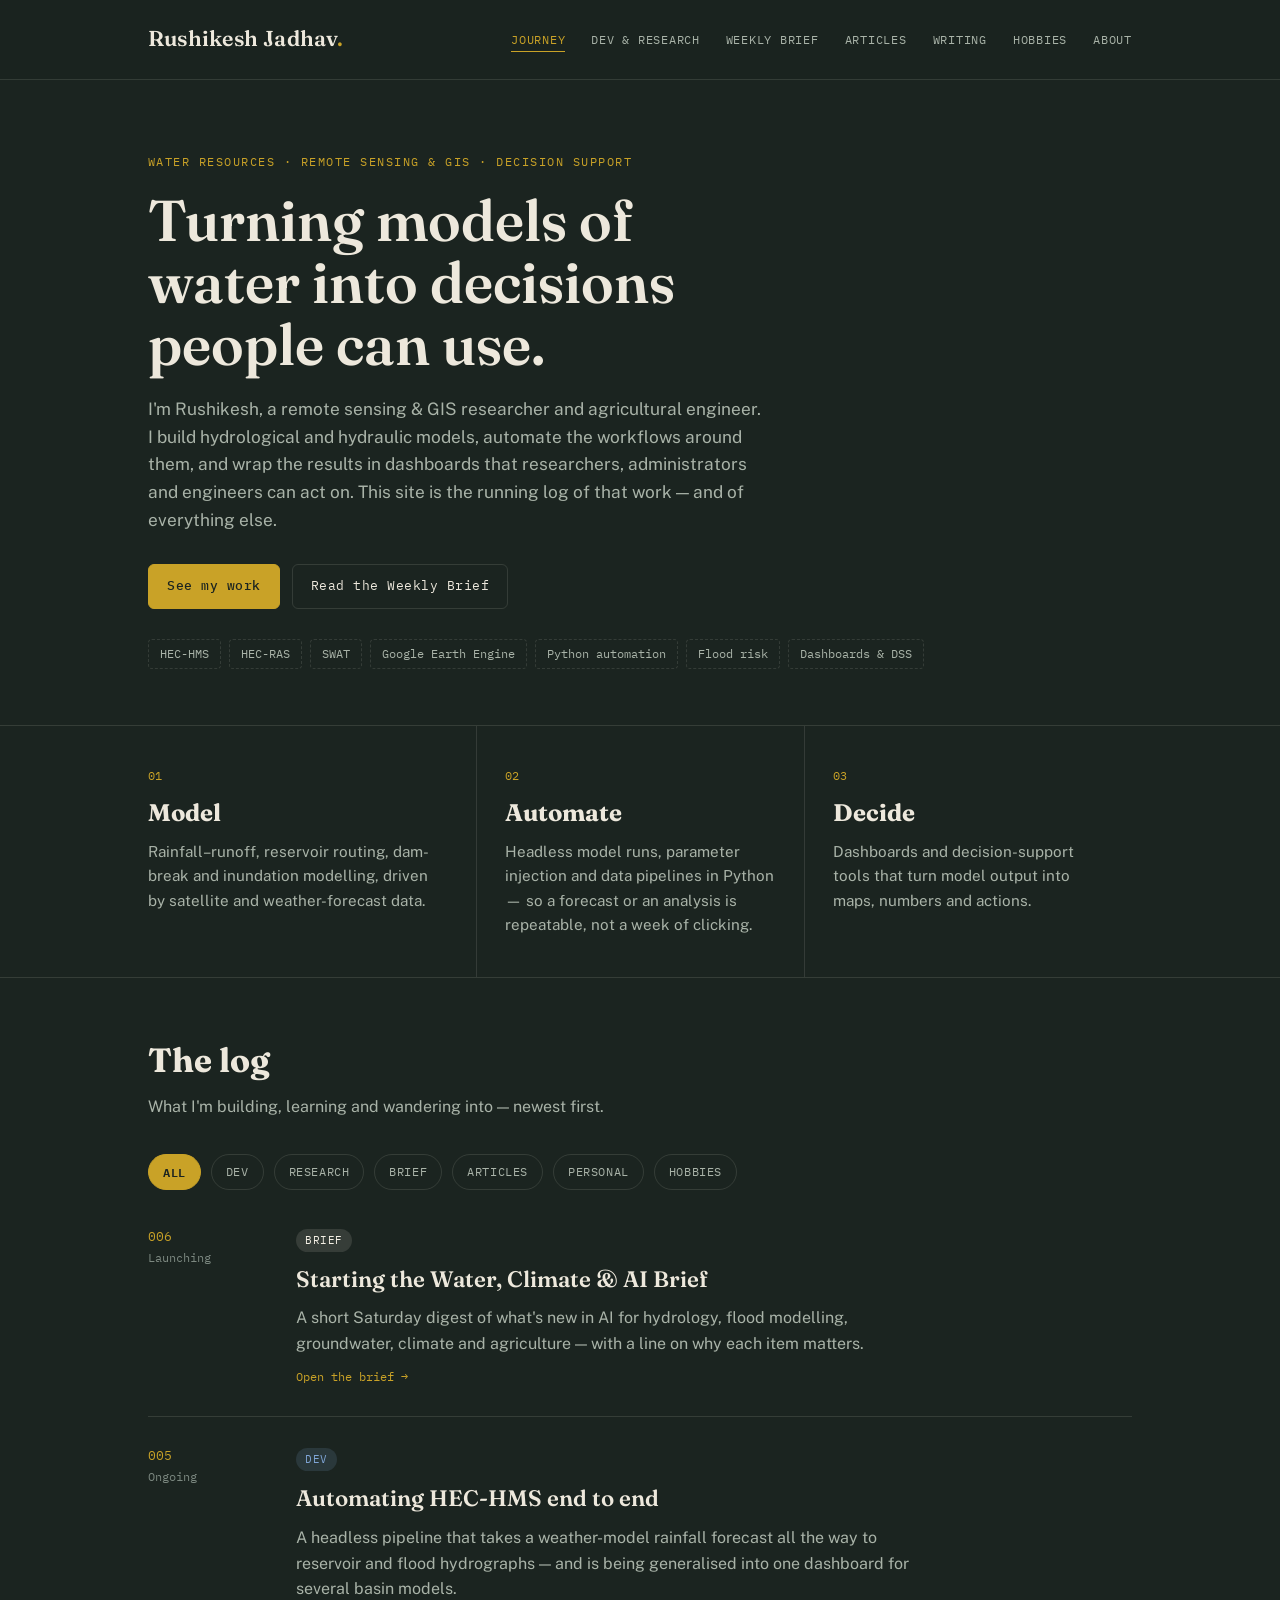
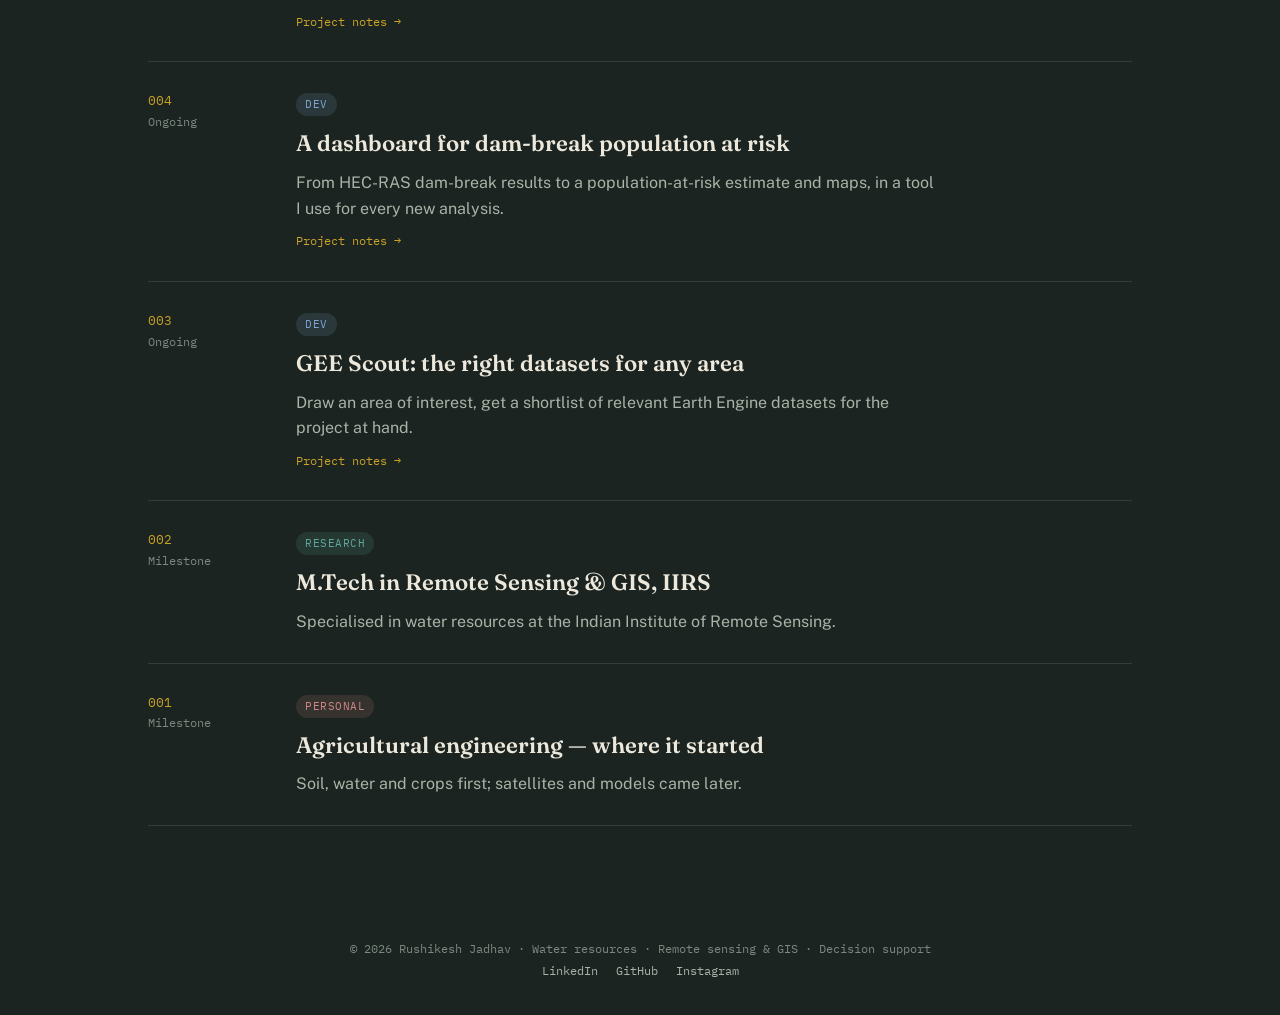
==== index.html @ 1e8ca892 "Rebuild site as water-resources portfolio - Home: intro, focus areas, real log entries - Dev & Resea" ====
<!DOCTYPE html>
<html lang="en">
<head>
<meta charset="UTF-8">
<meta name="viewport" content="width=device-width, initial-scale=1.0">
<title>Rushikesh Jadhav — The Journey Log</title>
<meta name="description" content="Rushikesh Jadhav — remote sensing & GIS researcher in water resources. Hydrological & hydraulic modelling, flood risk, automation and decision-support dashboards.">
<meta name="author" content="Rushikesh Jadhav">
<link rel="canonical" href="https://jrushi29.github.io/">
<!-- Link preview (LinkedIn / WhatsApp / X). Add images/og-cover.png (1200x630) for a picture preview. -->
<meta property="og:type" content="website">
<meta property="og:title" content="Rushikesh Jadhav — The Journey Log">
<meta property="og:description" content="Rushikesh Jadhav — remote sensing & GIS researcher in water resources. Hydrological & hydraulic modelling, flood risk, automation and decision-support dashboards.">
<meta property="og:url" content="https://jrushi29.github.io/">
<meta property="og:image" content="https://jrushi29.github.io/images/og-cover.png">
<meta name="twitter:card" content="summary_large_image">
<link rel="icon" href="images/favicon.svg" type="image/svg+xml">
<link rel="preconnect" href="https://fonts.googleapis.com">
<link rel="preconnect" href="https://fonts.gstatic.com" crossorigin>
<link href="https://fonts.googleapis.com/css2?family=Fraunces:opsz,wght@9..144,500;9..144,600;9..144,700&family=Public+Sans:wght@400;500;600&family=IBM+Plex+Mono:wght@400;500&display=swap" rel="stylesheet">
<link rel="stylesheet" href="css/style.css">
</head>
<body>
<a class="skip" href="#main">Skip to content</a>
<header class="site-header">
  <div class="wrap">
    <a href="index.html" class="brand">Rushikesh Jadhav<span>.</span></a>
    <button class="nav-toggle" aria-label="Toggle menu" aria-expanded="false">Menu</button>
    <nav class="main-nav">
      <ul>
        <li><a href="index.html" class="active">Journey</a></li>
        <li><a href="dev-research.html">Dev &amp; Research</a></li>
        <li><a href="brief.html">Weekly Brief</a></li>
        <li><a href="articles.html">Articles</a></li>
        <li><a href="writing.html">Writing</a></li>
        <li><a href="hobbies.html">Hobbies</a></li>
        <li><a href="about.html">About</a></li>
      </ul>
    </nav>
  </div>
</header>

<main id="main">

<section class="hero">
  <div class="wrap">
    <p class="kicker">Water resources &middot; Remote sensing &amp; GIS &middot; Decision support</p>
    <h1>Turning models of water into decisions people can use.</h1>
    <p class="lede">I'm Rushikesh, a remote sensing &amp; GIS researcher and agricultural engineer. I build hydrological
      and hydraulic models, automate the workflows around them, and wrap the results in dashboards that
      researchers, administrators and engineers can act on. This site is the running log of that work &mdash;
      and of everything else.</p>
    <div class="hero-actions">
      <a class="btn primary" href="dev-research.html">See my work</a>
      <a class="btn" href="brief.html">Read the Weekly Brief</a>
    </div>
    <ul class="focus-chips" aria-label="Areas of focus">
      <li>HEC-HMS</li><li>HEC-RAS</li><li>SWAT</li><li>Google Earth Engine</li>
      <li>Python automation</li><li>Flood risk</li><li>Dashboards &amp; DSS</li>
    </ul>
  </div>
</section>

<section class="pillars">
  <div class="wrap pillar-grid">
    <div class="pillar">
      <span class="pillar-num">01</span>
      <h2>Model</h2>
      <p>Rainfall&ndash;runoff, reservoir routing, dam-break and inundation modelling, driven by satellite and
        weather-forecast data.</p>
    </div>
    <div class="pillar">
      <span class="pillar-num">02</span>
      <h2>Automate</h2>
      <p>Headless model runs, parameter injection and data pipelines in Python &mdash; so a forecast or an
        analysis is repeatable, not a week of clicking.</p>
    </div>
    <div class="pillar">
      <span class="pillar-num">03</span>
      <h2>Decide</h2>
      <p>Dashboards and decision-support tools that turn model output into maps, numbers and actions.</p>
    </div>
  </div>
</section>

<section class="log-section">
  <div class="wrap">
    <div class="section-head">
      <h2>The log</h2>
      <p>What I'm building, learning and wandering into &mdash; newest first.</p>
    </div>
    <div class="filters" role="group" aria-label="Filter entries">
      <button class="active" data-filter="all">All</button>
      <button data-filter="dev">Dev</button>
      <button data-filter="research">Research</button>
      <button data-filter="brief">Brief</button>
      <button data-filter="articles">Articles</button>
      <button data-filter="personal">Personal</button>
      <button data-filter="hobbies">Hobbies</button>
    </div>

    <div class="log">
      <!-- EDIT: each <article> is one entry. Copy a block to add a new one (newest on top).
           data-category must be one of: dev, research, brief, articles, personal, hobbies.
           Replace "Ongoing" with a date like 2026.11.07 when you log a dated entry. -->

      <article class="entry" data-category="brief">
        <div class="meta"><span class="num">006</span>Launching</div>
        <div>
          <span class="tag brief">Brief</span>
          <h3><a href="brief.html">Starting the Water, Climate &amp; AI Brief</a></h3>
          <p>A short Saturday digest of what's new in AI for hydrology, flood modelling, groundwater, climate and
            agriculture &mdash; with a line on why each item matters.</p>
          <a class="read-more" href="brief.html">Open the brief &rarr;</a>
        </div>
      </article>

      <article class="entry" data-category="dev">
        <div class="meta"><span class="num">005</span>Ongoing</div>
        <div>
          <span class="tag dev">Dev</span>
          <h3><a href="dev-research.html#hms">Automating HEC-HMS end to end</a></h3>
          <p>A headless pipeline that takes a weather-model rainfall forecast all the way to reservoir and flood
            hydrographs &mdash; and is being generalised into one dashboard for several basin models.</p>
          <a class="read-more" href="dev-research.html#hms">Project notes &rarr;</a>
        </div>
      </article>

      <article class="entry" data-category="dev">
        <div class="meta"><span class="num">004</span>Ongoing</div>
        <div>
          <span class="tag dev">Dev</span>
          <h3><a href="dev-research.html#par">A dashboard for dam-break population at risk</a></h3>
          <p>From HEC-RAS dam-break results to a population-at-risk estimate and maps, in a tool I use for
            every new analysis.</p>
          <a class="read-more" href="dev-research.html#par">Project notes &rarr;</a>
        </div>
      </article>

      <article class="entry" data-category="dev">
        <div class="meta"><span class="num">003</span>Ongoing</div>
        <div>
          <span class="tag dev">Dev</span>
          <h3><a href="dev-research.html#gee">GEE Scout: the right datasets for any area</a></h3>
          <p>Draw an area of interest, get a shortlist of relevant Earth Engine datasets for the project at hand.</p>
          <a class="read-more" href="dev-research.html#gee">Project notes &rarr;</a>
        </div>
      </article>

      <article class="entry" data-category="research">
        <div class="meta"><span class="num">002</span><!-- EDIT: year -->Milestone</div>
        <div>
          <span class="tag research">Research</span>
          <h3>M.Tech in Remote Sensing &amp; GIS, IIRS</h3>
          <p>Specialised in water resources at the Indian Institute of Remote Sensing. <!-- EDIT: thesis topic, one line --></p>
        </div>
      </article>

      <article class="entry" data-category="personal">
        <div class="meta"><span class="num">001</span><!-- EDIT: year -->Milestone</div>
        <div>
          <span class="tag personal">Personal</span>
          <h3>Agricultural engineering &mdash; where it started</h3>
          <p>Soil, water and crops first; satellites and models came later. <!-- EDIT: college / one line --></p>
        </div>
      </article>
    </div>
  </div>
</section>

</main>

<footer class="site-footer">
  <div class="wrap">
    <p>&copy; <span id="year">2026</span> Rushikesh Jadhav &middot; Water resources &middot; Remote sensing &amp; GIS &middot; Decision support</p>
    <p class="foot-links">
      <!-- EDIT: replace with your real profile links -->
      <a href="https://www.linkedin.com/in/YOUR-LINKEDIN" target="_blank" rel="noopener">LinkedIn</a>
      <a href="https://github.com/JRushi29" target="_blank" rel="noopener">GitHub</a>
      <a href="https://www.instagram.com/YOUR-INSTAGRAM" target="_blank" rel="noopener">Instagram</a>
    </p>
  </div>
</footer>
<script src="js/main.js"></script>
</body>
</html>
---- css/style.css ----
/* =========================================================
   THE JOURNEY LOG — design tokens
   Edit the values below to change the whole site's look.
   ========================================================= */
:root {
  --bg: #1B2420;
  --bg-alt: #232E29;
  --bg-card: #202B26;
  --paper: #F3EFE4;
  --ink: #EDE8DC;
  --ink-soft: #A9B3A8;
  --ink-faint: #7C8880;
  --gold: #C9A227;
  --blue: #7FA5D6;
  --teal: #5FA79A;
  --rose: #D08689;
  --sand: #E0AD6B;
  --line: rgba(237, 232, 220, 0.12);

  --font-display: "Fraunces", Georgia, serif;
  --font-body: "Public Sans", -apple-system, BlinkMacSystemFont, sans-serif;
  --font-mono: "IBM Plex Mono", "Courier New", monospace;

  --max-width: 1040px;
}

* { box-sizing: border-box; }

html { scroll-behavior: smooth; }

body {
  margin: 0;
  background: var(--bg);
  color: var(--ink);
  font-family: var(--font-body);
  font-size: 16px;
  line-height: 1.6;
  -webkit-font-smoothing: antialiased;
}

a { color: inherit; }

img { max-width: 100%; display: block; }

.wrap {
  max-width: var(--max-width);
  margin: 0 auto;
  padding: 0 28px;
}

/* ---------- Header / nav ---------- */
.site-header {
  border-bottom: 1px solid var(--line);
  padding: 22px 0;
  position: sticky;
  top: 0;
  background: rgba(27, 36, 32, 0.92);
  backdrop-filter: blur(6px);
  z-index: 50;
}

.site-header .wrap {
  display: flex;
  align-items: center;
  justify-content: space-between;
  gap: 24px;
}

.brand {
  font-family: var(--font-display);
  font-size: 1.35rem;
  font-weight: 600;
  letter-spacing: 0.01em;
  text-decoration: none;
  color: var(--ink);
}

.brand span { color: var(--gold); }

nav.main-nav ul {
  list-style: none;
  display: flex;
  gap: 26px;
  margin: 0;
  padding: 0;
}

nav.main-nav a {
  text-decoration: none;
  font-family: var(--font-mono);
  font-size: 0.78rem;
  letter-spacing: 0.06em;
  text-transform: uppercase;
  color: var(--ink-soft);
  padding-bottom: 4px;
  border-bottom: 1px solid transparent;
  transition: color 0.15s ease, border-color 0.15s ease;
}

nav.main-nav a:hover,
nav.main-nav a.active {
  color: var(--gold);
  border-color: var(--gold);
}

.nav-toggle {
  display: none;
  background: none;
  border: 1px solid var(--line);
  color: var(--ink);
  font-family: var(--font-mono);
  font-size: 0.85rem;
  padding: 8px 12px;
  border-radius: 4px;
  cursor: pointer;
}

/* ---------- Hero ---------- */
.hero {
  padding: 72px 0 56px;
  border-bottom: 1px solid var(--line);
}

.hero .kicker {
  font-family: var(--font-mono);
  font-size: 0.78rem;
  letter-spacing: 0.12em;
  text-transform: uppercase;
  color: var(--gold);
  margin: 0 0 18px;
}

.hero h1 {
  font-family: var(--font-display);
  font-size: clamp(2.4rem, 5vw, 3.6rem);
  line-height: 1.08;
  font-weight: 600;
  margin: 0 0 20px;
  max-width: 16ch;
}

.hero p.lede {
  font-size: 1.08rem;
  color: var(--ink-soft);
  max-width: 56ch;
  margin: 0;
}

/* ---------- Category filter pills ---------- */
.filters {
  display: flex;
  flex-wrap: wrap;
  gap: 10px;
  margin: 34px 0 0;
}

.filters button {
  font-family: var(--font-mono);
  font-size: 0.74rem;
  letter-spacing: 0.05em;
  text-transform: uppercase;
  background: transparent;
  border: 1px solid var(--line);
  color: var(--ink-soft);
  padding: 7px 14px;
  border-radius: 999px;
  cursor: pointer;
  transition: all 0.15s ease;
}

.filters button:hover { border-color: var(--gold); color: var(--ink); }

.filters button.active {
  background: var(--gold);
  border-color: var(--gold);
  color: #1B2420;
  font-weight: 600;
}

/* ---------- Log feed ---------- */
.log {
  padding: 48px 0 80px;
}

.entry {
  display: grid;
  grid-template-columns: 120px 1fr;
  gap: 28px;
  padding: 28px 0;
  border-bottom: 1px solid var(--line);
}

.entry:first-child { padding-top: 0; }

.entry .meta {
  font-family: var(--font-mono);
  font-size: 0.72rem;
  color: var(--ink-faint);
  line-height: 1.7;
}

.entry .meta .num { color: var(--gold); display: block; font-size: 0.8rem; }

.tag {
  display: inline-block;
  font-family: var(--font-mono);
  font-size: 0.66rem;
  letter-spacing: 0.05em;
  text-transform: uppercase;
  padding: 3px 9px;
  border-radius: 999px;
  margin-bottom: 10px;
}

.tag.dev { background: rgba(127,165,214,0.15); color: var(--blue); }
.tag.research { background: rgba(95,167,154,0.15); color: var(--teal); }
.tag.articles { background: rgba(201,162,39,0.15); color: var(--gold); }
.tag.personal { background: rgba(208,134,137,0.15); color: var(--rose); }
.tag.hobbies { background: rgba(224,173,107,0.15); color: var(--sand); }
.tag.brief { background: rgba(243,239,228,0.12); color: var(--paper); }

.entry h2, .entry h3 {
  font-family: var(--font-display);
  font-weight: 600;
  margin: 0 0 8px;
  font-size: 1.4rem;
}

.entry h2 a, .entry h3 a { text-decoration: none; color: var(--ink); }
.entry h2 a:hover, .entry h3 a:hover { color: var(--gold); }

.entry p { margin: 0; color: var(--ink-soft); max-width: 64ch; }

.entry .read-more {
  display: inline-block;
  margin-top: 10px;
  font-family: var(--font-mono);
  font-size: 0.75rem;
  color: var(--gold);
  text-decoration: none;
}

/* ---------- Page header (category pages) ---------- */
.page-head {
  padding: 56px 0 40px;
  border-bottom: 1px solid var(--line);
}

.page-head .kicker {
  font-family: var(--font-mono);
  font-size: 0.78rem;
  letter-spacing: 0.12em;
  text-transform: uppercase;
  margin: 0 0 14px;
}

.page-head h1 {
  font-family: var(--font-display);
  font-size: clamp(2rem, 4vw, 2.8rem);
  margin: 0 0 14px;
}

.page-head p { color: var(--ink-soft); max-width: 62ch; margin: 0; }

/* ---------- Sub-tabs (used on Hobbies page) ---------- */
.subtabs {
  display: flex;
  gap: 4px;
  margin: 30px 0 0;
  border-bottom: 1px solid var(--line);
}

.subtabs button {
  background: none;
  border: none;
  color: var(--ink-soft);
  font-family: var(--font-mono);
  font-size: 0.78rem;
  text-transform: uppercase;
  letter-spacing: 0.05em;
  padding: 10px 18px;
  cursor: pointer;
  border-bottom: 2px solid transparent;
  margin-bottom: -1px;
}

.subtabs button.active { color: var(--gold); border-color: var(--gold); }

.subpanel { display: none; }
.subpanel.active { display: block; }

/* ---------- Cards grid (dashboards, reading list, etc) ---------- */
.card-grid {
  display: grid;
  grid-template-columns: repeat(auto-fill, minmax(280px, 1fr));
  gap: 22px;
  padding: 40px 0 70px;
}

.card {
  background: var(--bg-card);
  border: 1px solid var(--line);
  border-radius: 8px;
  padding: 22px;
}

.card .tag { margin-bottom: 12px; }

.card h3 {
  font-family: var(--font-display);
  font-size: 1.15rem;
  margin: 0 0 10px;
}

.card p { color: var(--ink-soft); font-size: 0.94rem; margin: 0 0 14px; }

.card .embed-note {
  font-family: var(--font-mono);
  font-size: 0.7rem;
  color: var(--ink-faint);
  border-top: 1px dashed var(--line);
  padding-top: 10px;
  margin-top: 10px;
}

.card a.card-link {
  font-family: var(--font-mono);
  font-size: 0.75rem;
  color: var(--gold);
  text-decoration: none;
}

/* ---------- About / footer ---------- */
.about-block {
  padding: 56px 0 70px;
  border-bottom: 1px solid var(--line);
}
.about-grid { display: grid; grid-template-columns: 1fr 1.6fr; gap: 40px; align-items: start; }
.about-block h1 { font-family: var(--font-display); font-size: clamp(2rem, 4vw, 2.6rem); margin: 0 0 18px; }
.about-block .kicker { font-family: var(--font-mono); font-size: 0.78rem; letter-spacing: 0.12em; text-transform: uppercase; margin: 0 0 14px; }
img.portrait { object-fit: cover; padding: 0 !important; }

.about-block .portrait {
  width: 100%;
  aspect-ratio: 1;
  border-radius: 8px;
  background: linear-gradient(135deg, var(--bg-card), var(--bg-alt));
  border: 1px solid var(--line);
  display: flex;
  align-items: center;
  justify-content: center;
  font-family: var(--font-mono);
  font-size: 0.75rem;
  color: var(--ink-faint);
  text-align: center;
  padding: 20px;
}

.about-block h2 {
  font-family: var(--font-display);
  font-size: 1.7rem;
  margin: 0 0 16px;
}

.about-block p { color: var(--ink-soft); margin: 0 0 14px; }

.social-links { display: flex; flex-wrap: wrap; gap: 10px; margin-top: 18px; }

.social-links a {
  font-family: var(--font-mono);
  font-size: 0.78rem;
  color: var(--gold);
  text-decoration: none;
  border: 1px solid var(--line);
  padding: 8px 14px;
  border-radius: 6px;
}

.social-links a:hover { border-color: var(--gold); }

.site-footer {
  padding: 30px 0;
  font-family: var(--font-mono);
  font-size: 0.72rem;
  color: var(--ink-faint);
  text-align: center;
}

/* ---------- Responsive ---------- */
@media (max-width: 720px) {
  nav.main-nav { display: none; }
  nav.main-nav.open { display: block; }
  .site-header .wrap { flex-wrap: wrap; }
  nav.main-nav ul { flex-direction: column; gap: 14px; width: 100%; padding-top: 16px; }
  .nav-toggle { display: block; }
  .entry { grid-template-columns: 1fr; gap: 8px; }
  .about-grid { grid-template-columns: 1fr; }
  .about-block .portrait { max-width: 200px; }
}

/* Respect reduced motion */
@media (prefers-reduced-motion: reduce) {
  html { scroll-behavior: auto; }
  * { transition: none !important; }
}

/* Keyboard focus visibility */
a:focus-visible, button:focus-visible {
  outline: 2px solid var(--gold);
  outline-offset: 2px;
}

/* =========================================================
   v2 components — hero actions, pillars, projects, roadmap,
   weekly brief (newspaper), templates
   ========================================================= */
.skip { position: absolute; left: -999px; top: 8px; background: var(--gold); color: var(--bg); padding: 8px 12px; z-index: 100; }
.skip:focus { left: 8px; }

.hero-actions { display: flex; flex-wrap: wrap; gap: 12px; margin: 30px 0 0; }
.btn {
  font-family: var(--font-mono); font-size: 0.8rem; letter-spacing: 0.04em; text-decoration: none;
  border: 1px solid var(--line); color: var(--ink); padding: 11px 18px; border-radius: 6px;
  transition: border-color .15s ease, background .15s ease;
}
.btn:hover { border-color: var(--gold); }
.btn.primary { background: var(--gold); border-color: var(--gold); color: #1B2420; font-weight: 500; }
.btn.primary:hover { background: #d8b23a; }

.focus-chips { list-style: none; display: flex; flex-wrap: wrap; gap: 8px; padding: 0; margin: 30px 0 0; }
.focus-chips li {
  font-family: var(--font-mono); font-size: 0.72rem; color: var(--ink-soft);
  border: 1px dashed var(--line); padding: 5px 11px; border-radius: 4px;
}

.pillars { border-bottom: 1px solid var(--line); }
.pillar-grid { display: grid; grid-template-columns: repeat(3, 1fr); }
.pillar { padding: 36px 28px 40px 0; }
.pillar + .pillar { padding-left: 28px; border-left: 1px solid var(--line); }
.pillar-num { font-family: var(--font-mono); font-size: 0.75rem; color: var(--gold); }
.pillar h2 { font-family: var(--font-display); font-size: 1.5rem; margin: 6px 0 8px; }
.pillar p { color: var(--ink-soft); margin: 0; font-size: 0.95rem; }

.section-head { padding: 56px 0 0; }
.section-head h2 { font-family: var(--font-display); font-size: clamp(1.6rem, 3vw, 2.1rem); margin: 0 0 6px; }
.section-head p { color: var(--ink-soft); margin: 0; }
.log-section .log { padding-top: 36px; }

.toc { display: flex; flex-wrap: wrap; gap: 8px 20px; margin-top: 26px; }
.toc a { font-family: var(--font-mono); font-size: 0.75rem; color: var(--ink-soft); text-decoration: none; border-bottom: 1px solid var(--line); padding-bottom: 2px; }
.toc a:hover { color: var(--gold); border-color: var(--gold); }

.project { border-bottom: 1px solid var(--line); scroll-margin-top: 80px; }
.project-grid { display: grid; grid-template-columns: 240px 1fr; gap: 44px; padding-top: 56px; padding-bottom: 60px; }
.project-side { position: sticky; top: 100px; align-self: start; }
.status { font-family: var(--font-mono); font-size: 0.74rem; color: var(--ink-soft); margin: 4px 0 18px; display: flex; align-items: center; gap: 8px; }
.dot { width: 8px; height: 8px; border-radius: 50%; display: inline-block; }
.dot.live { background: var(--teal); box-shadow: 0 0 0 3px rgba(95,167,154,0.2); }
.dot.build { background: var(--sand); box-shadow: 0 0 0 3px rgba(224,173,107,0.2); }
.facts { margin: 0; font-size: 0.88rem; }
.facts dt { font-family: var(--font-mono); font-size: 0.66rem; letter-spacing: 0.08em; text-transform: uppercase; color: var(--ink-faint); margin-top: 12px; }
.facts dd { margin: 2px 0 0; color: var(--ink); }
.project-body h2 { font-family: var(--font-display); font-size: clamp(1.6rem, 3vw, 2.2rem); line-height: 1.15; margin: 0 0 14px; }
.project-body h3 { font-family: var(--font-display); font-size: 1.15rem; margin: 30px 0 10px; }
.project-body p { color: var(--ink-soft); max-width: 66ch; }
.project-body p.lead { font-size: 1.06rem; color: var(--ink); }

.flow { list-style: none; counter-reset: step; display: grid; grid-template-columns: repeat(3, 1fr); gap: 10px; padding: 0; margin: 26px 0 8px; }
.flow li {
  counter-increment: step; background: var(--bg-card); border: 1px solid var(--line); border-radius: 6px;
  padding: 14px 14px 14px 44px; position: relative; font-size: 0.88rem;
}
.flow li::before {
  content: counter(step, decimal-leading-zero); position: absolute; left: 14px; top: 14px;
  font-family: var(--font-mono); font-size: 0.72rem; color: var(--gold);
}
.flow strong { display: block; font-weight: 600; }
.flow span { color: var(--ink-faint); font-size: 0.82rem; }

.ticks { list-style: none; padding: 0; margin: 0; max-width: 66ch; }
.ticks li { position: relative; padding-left: 22px; margin: 0 0 8px; color: var(--ink-soft); }
.ticks li::before { content: ""; position: absolute; left: 2px; top: 0.6em; width: 9px; height: 2px; background: var(--teal); }

.media-slot {
  margin-top: 22px; border: 1px dashed var(--line); border-radius: 8px; min-height: 160px;
  display: flex; align-items: center; justify-content: center; text-align: center; padding: 20px;
  font-family: var(--font-mono); font-size: 0.72rem; color: var(--ink-faint);
}
.video { position: relative; aspect-ratio: 16 / 9; margin-top: 16px; }
.video iframe { position: absolute; inset: 0; width: 100%; height: 100%; border: 0; border-radius: 8px; }

.timeline { list-style: none; padding: 30px 0 64px; margin: 0; position: relative; }
.timeline::before { content: ""; position: absolute; left: 70px; top: 36px; bottom: 70px; width: 1px; background: var(--line); }
.timeline li { display: grid; grid-template-columns: 70px 1fr; gap: 30px; padding: 14px 0; position: relative; }
.timeline li::after { content: ""; position: absolute; left: 66px; top: 22px; width: 9px; height: 9px; border-radius: 50%; background: var(--bg); border: 1px solid var(--ink-faint); }
.timeline li.now::after { background: var(--gold); border-color: var(--gold); }
.timeline .when { font-family: var(--font-mono); font-size: 0.72rem; text-transform: uppercase; letter-spacing: 0.08em; color: var(--ink-faint); padding-top: 4px; }
.timeline li.now .when { color: var(--gold); }
.timeline h3 { font-family: var(--font-display); font-size: 1.15rem; margin: 0 0 4px; }
.timeline p { margin: 0; color: var(--ink-soft); }

.roadmap, .stack, .cv { border-bottom: 1px solid var(--line); }
.stack-grid, .cv-grid { display: grid; grid-template-columns: repeat(auto-fit, minmax(210px, 1fr)); gap: 22px; padding: 30px 0 64px; }
.stack-grid h3, .cv-grid h3 { font-family: var(--font-mono); font-size: 0.72rem; letter-spacing: 0.08em; text-transform: uppercase; color: var(--gold); margin: 0 0 8px; font-weight: 500; }
.stack-grid p { margin: 0; color: var(--ink-soft); font-size: 0.94rem; }
.cv-grid ul { list-style: none; padding: 0; margin: 0; }
.cv-grid li { color: var(--ink-soft); margin-bottom: 6px; font-size: 0.94rem; }
.cv-grid strong { color: var(--ink); font-weight: 600; }
.card .byline { font-family: var(--font-mono); font-size: 0.75rem; color: var(--ink-faint); margin: -6px 0 10px; }

.site-footer p { margin: 4px 0; }
.foot-links { display: flex; justify-content: center; gap: 18px; }
.foot-links a { color: var(--ink-soft); text-decoration: none; }
.foot-links a:hover { color: var(--gold); }

/* ---------- Weekly Brief: newspaper ---------- */
.paper {
  --np-bg: #F3EFE4; --np-ink: #1d1c19; --np-soft: #4a4740; --np-rule: #1d1c19; --np-accent: #8a2b1f;
  background: var(--np-bg); color: var(--np-ink); padding: 40px 0 70px;
}
.paper a { color: var(--np-accent); }
.masthead { text-align: center; border-bottom: 3px double var(--np-rule); padding-bottom: 16px; margin-bottom: 30px; }
.mast-top {
  display: flex; justify-content: space-between; font-family: var(--font-mono); font-size: 0.7rem;
  letter-spacing: 0.08em; text-transform: uppercase; border-bottom: 1px solid var(--np-rule); padding-bottom: 8px; margin: 0 0 18px;
}
.masthead h1 { font-family: var(--font-display); font-weight: 700; font-size: clamp(2.1rem, 6vw, 4rem); line-height: 1; margin: 0 0 12px; letter-spacing: -0.01em; }
.mast-title { font-family: var(--font-display); font-weight: 700; font-size: 1.6rem; margin: 0; }
.mast-title a { color: var(--np-ink); text-decoration: none; }
.mast-sub { font-family: var(--font-display); font-style: italic; color: var(--np-soft); max-width: 60ch; margin: 0 auto 16px; }
.masthead .sections { display: flex; flex-wrap: wrap; justify-content: center; gap: 4px 18px; border-top: 1px solid var(--np-rule); padding-top: 10px; }
.masthead .sections span { font-family: var(--font-mono); font-size: 0.7rem; text-transform: uppercase; letter-spacing: 0.08em; }
.lead-story { border-bottom: 1px solid var(--np-rule); padding-bottom: 26px; margin-bottom: 26px; }
.lead-story h1, .lead-story h2 { font-family: var(--font-display); font-size: clamp(1.7rem, 4vw, 2.6rem); line-height: 1.1; margin: 6px 0 12px; }
.lead-story p { font-size: 1.05rem; max-width: 70ch; color: var(--np-soft); }
.edition-meta { font-family: var(--font-mono); font-size: 0.72rem; text-transform: uppercase; letter-spacing: 0.08em; color: var(--np-accent) !important; margin: 0; }
.paper-cols { display: grid; grid-template-columns: 1fr 1fr; gap: 0; }
.paper-cols > section { padding: 0 28px 0 0; }
.paper-cols > section + section { padding: 0 0 0 28px; border-left: 1px solid var(--np-rule); }
.paper-cols h3 { font-family: var(--font-mono); font-size: 0.74rem; text-transform: uppercase; letter-spacing: 0.1em; border-bottom: 1px solid var(--np-rule); padding-bottom: 6px; margin: 0 0 14px; }
.paper-cols ul { padding-left: 18px; margin: 0 0 20px; }
.paper-cols li { margin-bottom: 8px; color: var(--np-soft); }
.paper-cols strong { color: var(--np-ink); }
.archive { list-style: none; padding: 0 !important; }
.archive li { border-bottom: 1px dotted var(--np-soft); padding: 8px 0; margin: 0; }
.archive li a { color: var(--np-ink); text-decoration: none; font-family: var(--font-display); }
.archive li a span { font-family: var(--font-mono); font-size: 0.72rem; color: var(--np-accent); margin-right: 8px; }
.archive li.empty { font-style: italic; }
.item { margin-bottom: 18px; }
.item h4 { font-family: var(--font-display); font-size: 1.1rem; margin: 0 0 4px; }
.item p { margin: 0 0 4px; color: var(--np-soft); }
.item a { font-family: var(--font-mono); font-size: 0.72rem; }
.why { color: var(--np-ink) !important; }
.gap-box { border: 2px solid var(--np-rule); padding: 18px 22px; margin-top: 30px; }
.gap-box h3 { font-family: var(--font-mono); font-size: 0.74rem; text-transform: uppercase; letter-spacing: 0.1em; margin: 0 0 8px; }
.gap-box p { margin: 0; }

@media (max-width: 860px) {
  .project-grid { grid-template-columns: 1fr; gap: 24px; }
  .project-side { position: static; }
  .flow { grid-template-columns: 1fr 1fr; }
}
@media (max-width: 720px) {
  .wrap { padding: 0 16px; }
  .pillar-grid { grid-template-columns: 1fr; }
  .pillar, .pillar + .pillar { padding: 26px 0; border-left: 0; border-top: 1px solid var(--line); }
  .pillar:first-child { border-top: 0; }
  .flow { grid-template-columns: 1fr; }
  .paper-cols { grid-template-columns: 1fr; }
  .paper-cols > section, .paper-cols > section + section { padding: 0; border-left: 0; }
  .timeline::before { left: 54px; }
  .timeline li { grid-template-columns: 54px 1fr; gap: 24px; }
  .timeline li::after { left: 50px; }
  .hero { padding: 48px 0 40px; }
  .mast-top { font-size: 0.62rem; }
}
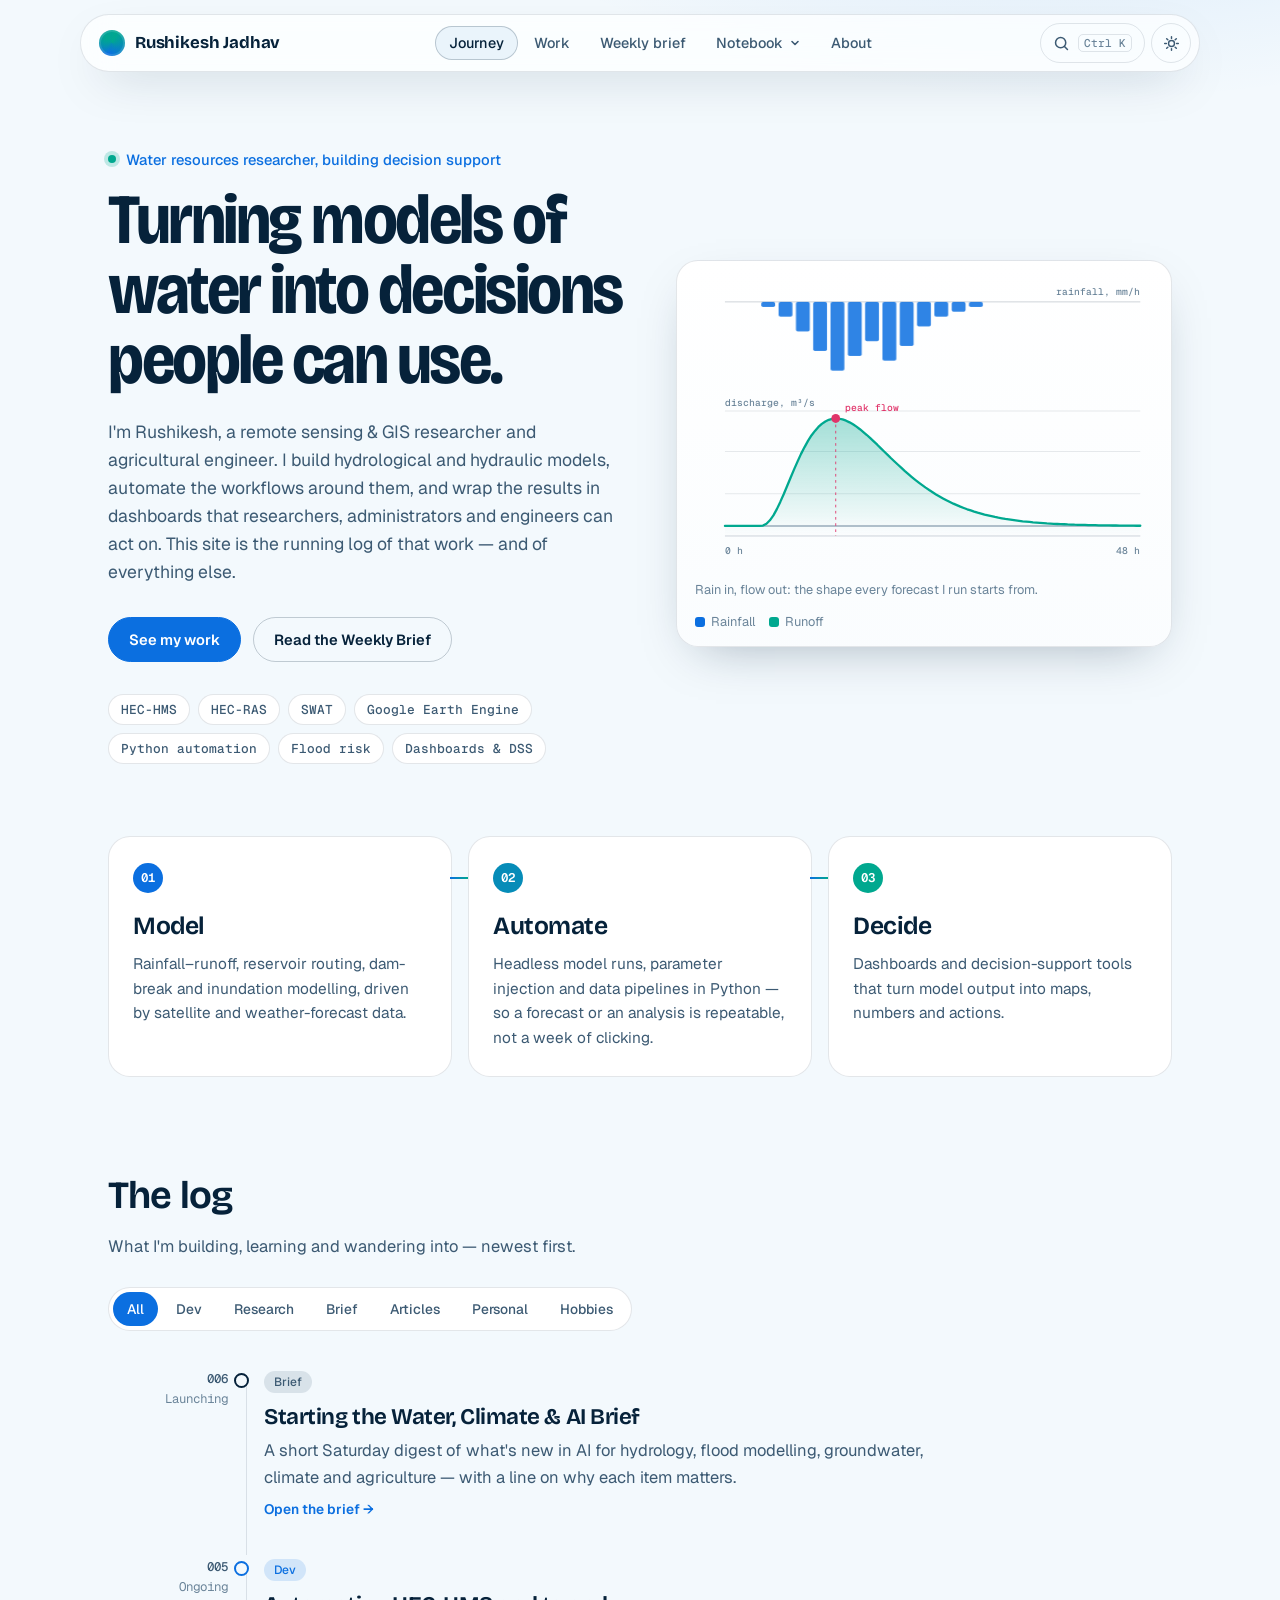
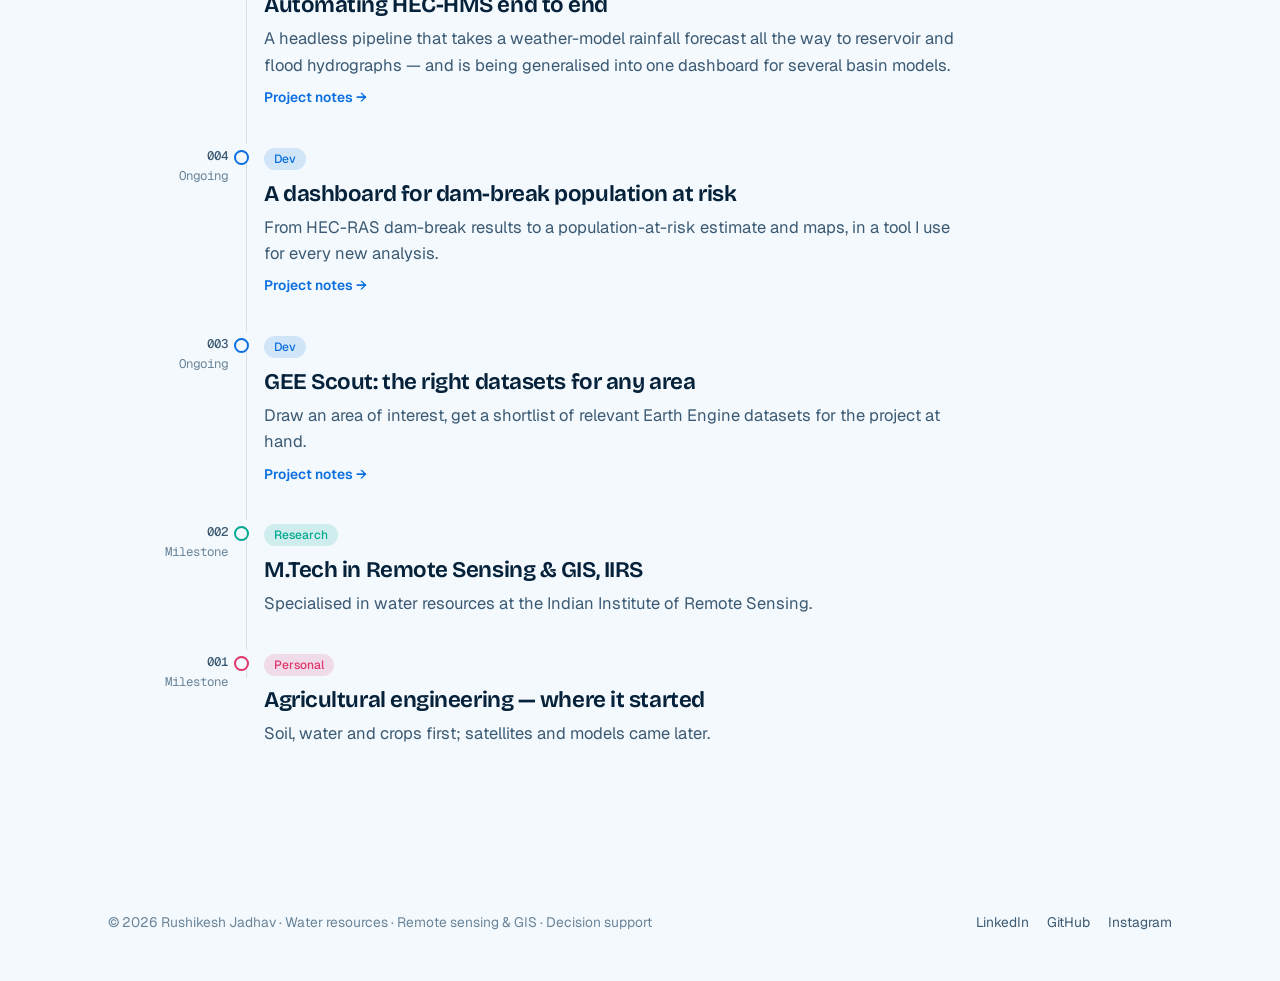
==== commit 9c1a2659: "Redesign: fresh water palette, glass nav with Notebook menu, command palette, hydrograph hero - New " ====
--- a/index.html
+++ b/index.html
@@ -17,34 +17,56 @@
 <link rel="icon" href="images/favicon.svg" type="image/svg+xml">
 <link rel="preconnect" href="https://fonts.googleapis.com">
 <link rel="preconnect" href="https://fonts.gstatic.com" crossorigin>
-<link href="https://fonts.googleapis.com/css2?family=Fraunces:opsz,wght@9..144,500;9..144,600;9..144,700&family=Public+Sans:wght@400;500;600&family=IBM+Plex+Mono:wght@400;500&display=swap" rel="stylesheet">
+<link href="https://fonts.googleapis.com/css2?family=Bricolage+Grotesque:opsz,wdth,wght@12..96,75..100,500..800&family=Geist:wght@400;500;600&family=Geist+Mono:wght@400;500;600&display=swap" rel="stylesheet">
 <link rel="stylesheet" href="css/style.css">
+<meta name="theme-color" content="#051425">
+<script>(function(){var d=document.documentElement,t;try{t=localStorage.getItem('theme')}catch(e){}if(!t)t=matchMedia('(prefers-color-scheme: light)').matches?'light':'dark';d.setAttribute('data-theme',t);d.classList.add('js')})();</script>
 </head>
-<body>
+<body data-page="journey">
 <a class="skip" href="#main">Skip to content</a>
+<div class="progress" aria-hidden="true"></div>
 <header class="site-header">
-  <div class="wrap">
-    <a href="index.html" class="brand">Rushikesh Jadhav<span>.</span></a>
-    <button class="nav-toggle" aria-label="Toggle menu" aria-expanded="false">Menu</button>
-    <nav class="main-nav">
-      <ul>
-        <li><a href="index.html" class="active">Journey</a></li>
-        <li><a href="dev-research.html">Dev &amp; Research</a></li>
-        <li><a href="brief.html">Weekly Brief</a></li>
-        <li><a href="articles.html">Articles</a></li>
-        <li><a href="writing.html">Writing</a></li>
-        <li><a href="hobbies.html">Hobbies</a></li>
-        <li><a href="about.html">About</a></li>
+  <div class="nav-shell">
+    <a href="index.html" class="brand" aria-label="Rushikesh Jadhav, home"><span class="brand-mark" aria-hidden="true"></span><span class="brand-name">Rushikesh Jadhav</span></a>
+    <nav class="main-nav" aria-label="Main">
+      <ul class="nav-list">
+        <li><a href="index.html" data-page="journey">Journey</a></li>
+        <li><a href="dev-research.html" data-page="work">Work</a></li>
+        <li><a href="brief.html" data-page="brief">Weekly brief</a></li>
+        <li class="has-menu">
+          <button class="menu-btn" type="button" aria-expanded="false" aria-controls="menu-notebook" data-page="notebook">Notebook <svg class="chev" viewBox="0 0 12 12" aria-hidden="true"><path d="M3 4.5L6 7.5L9 4.5" fill="none" stroke="currentColor" stroke-width="1.6" stroke-linecap="round" stroke-linejoin="round"/></svg></button>
+          <div class="menu" id="menu-notebook">
+            <a href="articles.html" data-sub="articles"><span class="mi c1"><svg viewBox="0 0 20 20" fill="none" stroke="currentColor" stroke-width="1.7" aria-hidden="true"><path d="M5 3h7l3 3v11H5z"/><path d="M8 9h5M8 12h5M8 15h3" stroke-linecap="round"/></svg></span><strong>Articles</strong><span class="d">Long-form notes on methods and tools</span></a>
+            <a href="writing.html" data-sub="writing"><span class="mi c2"><svg viewBox="0 0 20 20" fill="none" stroke="currentColor" stroke-width="1.7" aria-hidden="true"><rect x="3" y="5" width="10" height="10" rx="2"/><path d="M13 9l4-2v6l-4-2z" stroke-linejoin="round"/></svg></span><strong>Writing &amp; vlogs</strong><span class="d">Essays, videos and talks</span></a>
+            <a href="hobbies.html" data-sub="hobbies"><span class="mi c3"><svg viewBox="0 0 20 20" fill="none" stroke="currentColor" stroke-width="1.7" aria-hidden="true"><path d="M2 15l5-7 3 4 2-3 6 6z" stroke-linejoin="round"/><circle cx="14" cy="5" r="1.6"/></svg></span><strong>Hobbies</strong><span class="d">Travel, reading and opinions</span></a>
+          </div>
+        </li>
+        <li><a href="about.html" data-page="about">About</a></li>
       </ul>
+      <span class="nav-indicator" aria-hidden="true"></span>
     </nav>
+    <div class="nav-tools">
+      <button class="icon-btn cmd-btn" type="button" aria-label="Search the site"><svg viewBox="0 0 20 20" fill="none" stroke="currentColor" stroke-width="1.8" aria-hidden="true"><circle cx="9" cy="9" r="6"/><path d="M13.5 13.5L17 17" stroke-linecap="round"/></svg><kbd>Ctrl K</kbd></button>
+      <button class="icon-btn theme-btn" type="button" aria-label="Switch light or dark theme"><svg class="moon" viewBox="0 0 20 20" fill="none" stroke="currentColor" stroke-width="1.7" aria-hidden="true"><path d="M16 12.5A6.5 6.5 0 017.5 4a6.5 6.5 0 108.5 8.5z" stroke-linejoin="round"/></svg><svg class="sun" viewBox="0 0 20 20" fill="none" stroke="currentColor" stroke-width="1.7" aria-hidden="true"><circle cx="10" cy="10" r="3.5"/><path d="M10 2v2M10 16v2M2 10h2M16 10h2M4.3 4.3l1.4 1.4M14.3 14.3l1.4 1.4M4.3 15.7l1.4-1.4M14.3 5.7l1.4-1.4" stroke-linecap="round"/></svg></button>
+      <button class="icon-btn nav-toggle" type="button" aria-label="Open menu" aria-expanded="false"><span class="bars"></span></button>
+    </div>
   </div>
 </header>
+<div class="cmdk" role="dialog" aria-modal="true" aria-label="Search the site">
+  <div class="cmdk-backdrop"></div>
+  <div class="cmdk-panel">
+    <label class="cmdk-input"><svg viewBox="0 0 20 20" fill="none" stroke="currentColor" stroke-width="1.8" aria-hidden="true"><circle cx="9" cy="9" r="6"/><path d="M13.5 13.5L17 17" stroke-linecap="round"/></svg><input type="text" placeholder="Search pages and projects" aria-label="Search pages and projects" autocomplete="off" role="combobox" aria-expanded="true" aria-controls="cmdk-list"></label>
+    <ul class="cmdk-list" id="cmdk-list" role="listbox"></ul>
+    <div class="cmdk-foot"><span><kbd>↑</kbd><kbd>↓</kbd>Move</span><span><kbd>Enter</kbd>Open</span><span><kbd>Esc</kbd>Close</span></div>
+  </div>
+</div>
 
 <main id="main">
 
 <section class="hero">
-  <div class="wrap">
-    <p class="kicker">Water resources &middot; Remote sensing &amp; GIS &middot; Decision support</p>
+  <div class="wrap hero-grid">
+    <div class="hero-copy">
+    <p class="kicker">Water resources researcher, building decision support</p>
     <h1>Turning models of water into decisions people can use.</h1>
     <p class="lede">I'm Rushikesh, a remote sensing &amp; GIS researcher and agricultural engineer. I build hydrological
       and hydraulic models, automate the workflows around them, and wrap the results in dashboards that
@@ -58,6 +80,26 @@
       <li>HEC-HMS</li><li>HEC-RAS</li><li>SWAT</li><li>Google Earth Engine</li>
       <li>Python automation</li><li>Flood risk</li><li>Dashboards &amp; DSS</li>
     </ul>
+  </div>
+    <div class="hero-visual">
+      <figure class="hydro" aria-labelledby="hydro-cap">
+        <svg viewBox="0 0 520 330" role="img" aria-label="Illustrative storm hydrograph: rainfall bars at the top and the river flow response rising to a peak below">
+          <defs><linearGradient id="flowFill" x1="0" y1="0" x2="0" y2="1"><stop offset="0" stop-color="var(--lagoon)" stop-opacity=".35"/><stop offset="1" stop-color="var(--lagoon)" stop-opacity="0"/></linearGradient></defs>
+          <g class="grid"><line x1="34" x2="506" y1="150" y2="150"/><line x1="34" x2="506" y1="196" y2="196"/><line x1="34" x2="506" y1="244" y2="244"/></g>
+          <line class="axis" x1="34" x2="506" y1="26" y2="26"/>
+          <line class="axis" x1="34" x2="506" y1="292" y2="292"/>
+          <g class="rain"><rect style="--i:2" x="75.3" y="26" width="15.7" height="5.6" rx="2"/><rect style="--i:3" x="95.0" y="26" width="15.7" height="16.7" rx="2"/><rect style="--i:4" x="114.7" y="26" width="15.7" height="33.4" rx="2"/><rect style="--i:5" x="134.3" y="26" width="15.7" height="55.7" rx="2"/><rect style="--i:6" x="154.0" y="26" width="15.7" height="78.0" rx="2"/><rect style="--i:7" x="173.7" y="26" width="15.7" height="61.3" rx="2"/><rect style="--i:8" x="193.3" y="26" width="15.7" height="44.6" rx="2"/><rect style="--i:9" x="213.0" y="26" width="15.7" height="66.9" rx="2"/><rect style="--i:10" x="232.7" y="26" width="15.7" height="50.1" rx="2"/><rect style="--i:11" x="252.3" y="26" width="15.7" height="27.9" rx="2"/><rect style="--i:12" x="272.0" y="26" width="15.7" height="16.7" rx="2"/><rect style="--i:13" x="291.7" y="26" width="15.7" height="11.1" rx="2"/><rect style="--i:14" x="311.3" y="26" width="15.7" height="5.6" rx="2"/></g>
+          <text x="506" y="18" text-anchor="end">rainfall, mm/h</text>
+          <path class="area" d="M34.0,280.6 L37.9,280.6 L41.9,280.6 L45.8,280.6 L49.7,280.6 L53.7,280.6 L57.6,280.6 L61.5,280.6 L65.5,280.6 L69.4,280.6 L73.3,280.6 L77.3,280.2 L81.2,278.1 L85.1,274.2 L89.1,268.6 L93.0,261.5 L96.9,253.3 L100.9,244.3 L104.8,234.9 L108.7,225.5 L112.7,216.1 L116.6,207.2 L120.5,198.7 L124.5,191.0 L128.4,184.0 L132.3,177.8 L136.3,172.6 L140.2,168.1 L144.1,164.6 L148.1,161.9 L152.0,160.0 L155.9,158.9 L159.9,158.5 L163.8,158.8 L167.7,159.6 L171.7,161.0 L175.6,162.9 L179.5,165.1 L183.5,167.8 L187.4,170.7 L191.3,173.9 L195.3,177.3 L199.2,180.9 L203.1,184.6 L207.1,188.3 L211.0,192.2 L214.9,196.0 L218.9,199.8 L222.8,203.7 L226.7,207.4 L230.7,211.1 L234.6,214.7 L238.5,218.3 L242.5,221.7 L246.4,225.0 L250.3,228.2 L254.3,231.3 L258.2,234.2 L262.1,237.1 L266.1,239.8 L270.0,242.3 L273.9,244.8 L277.9,247.1 L281.8,249.3 L285.7,251.4 L289.7,253.4 L293.6,255.3 L297.5,257.0 L301.5,258.7 L305.4,260.2 L309.3,261.7 L313.3,263.0 L317.2,264.3 L321.1,265.5 L325.1,266.6 L329.0,267.7 L332.9,268.6 L336.9,269.5 L340.8,270.4 L344.7,271.2 L348.7,271.9 L352.6,272.6 L356.5,273.2 L360.5,273.8 L364.4,274.3 L368.3,274.8 L372.3,275.3 L376.2,275.7 L380.1,276.1 L384.1,276.5 L388.0,276.8 L391.9,277.1 L395.9,277.4 L399.8,277.7 L403.7,277.9 L407.7,278.2 L411.6,278.4 L415.5,278.6 L419.5,278.7 L423.4,278.9 L427.3,279.0 L431.3,279.2 L435.2,279.3 L439.1,279.4 L443.1,279.5 L447.0,279.6 L450.9,279.7 L454.9,279.8 L458.8,279.9 L462.7,279.9 L466.7,280.0 L470.6,280.0 L474.5,280.1 L478.5,280.1 L482.4,280.2 L486.3,280.2 L490.3,280.3 L494.2,280.3 L498.1,280.3 L502.1,280.4 L506.0,280.4 L506,292 L34,292 Z"/>
+          <path class="base" d="M34,280.6 L506,280.6"/>
+          <path class="flow" d="M34.0,280.6 L37.9,280.6 L41.9,280.6 L45.8,280.6 L49.7,280.6 L53.7,280.6 L57.6,280.6 L61.5,280.6 L65.5,280.6 L69.4,280.6 L73.3,280.6 L77.3,280.2 L81.2,278.1 L85.1,274.2 L89.1,268.6 L93.0,261.5 L96.9,253.3 L100.9,244.3 L104.8,234.9 L108.7,225.5 L112.7,216.1 L116.6,207.2 L120.5,198.7 L124.5,191.0 L128.4,184.0 L132.3,177.8 L136.3,172.6 L140.2,168.1 L144.1,164.6 L148.1,161.9 L152.0,160.0 L155.9,158.9 L159.9,158.5 L163.8,158.8 L167.7,159.6 L171.7,161.0 L175.6,162.9 L179.5,165.1 L183.5,167.8 L187.4,170.7 L191.3,173.9 L195.3,177.3 L199.2,180.9 L203.1,184.6 L207.1,188.3 L211.0,192.2 L214.9,196.0 L218.9,199.8 L222.8,203.7 L226.7,207.4 L230.7,211.1 L234.6,214.7 L238.5,218.3 L242.5,221.7 L246.4,225.0 L250.3,228.2 L254.3,231.3 L258.2,234.2 L262.1,237.1 L266.1,239.8 L270.0,242.3 L273.9,244.8 L277.9,247.1 L281.8,249.3 L285.7,251.4 L289.7,253.4 L293.6,255.3 L297.5,257.0 L301.5,258.7 L305.4,260.2 L309.3,261.7 L313.3,263.0 L317.2,264.3 L321.1,265.5 L325.1,266.6 L329.0,267.7 L332.9,268.6 L336.9,269.5 L340.8,270.4 L344.7,271.2 L348.7,271.9 L352.6,272.6 L356.5,273.2 L360.5,273.8 L364.4,274.3 L368.3,274.8 L372.3,275.3 L376.2,275.7 L380.1,276.1 L384.1,276.5 L388.0,276.8 L391.9,277.1 L395.9,277.4 L399.8,277.7 L403.7,277.9 L407.7,278.2 L411.6,278.4 L415.5,278.6 L419.5,278.7 L423.4,278.9 L427.3,279.0 L431.3,279.2 L435.2,279.3 L439.1,279.4 L443.1,279.5 L447.0,279.6 L450.9,279.7 L454.9,279.8 L458.8,279.9 L462.7,279.9 L466.7,280.0 L470.6,280.0 L474.5,280.1 L478.5,280.1 L482.4,280.2 L486.3,280.2 L490.3,280.3 L494.2,280.3 L498.1,280.3 L502.1,280.4 L506.0,280.4"/>
+          <g class="peak"><line x1="159.9" x2="159.9" y1="158.5" y2="292"/><circle cx="159.9" cy="158.5" r="5"/><text class="lbl-peak" x="169.9" y="150.5">peak flow</text></g>
+          <text x="34" y="312">0 h</text><text x="506" y="312" text-anchor="end">48 h</text>
+          <text x="34" y="144">discharge, m³/s</text>
+        </svg>
+        <figcaption id="hydro-cap"><span>Rain in, flow out: the shape every forecast I run starts from.</span><span class="key"><span><i style="background:var(--current)"></i>Rainfall</span><span><i style="background:var(--lagoon)"></i>Runoff</span></span></figcaption>
+      </figure>
+    </div>
   </div>
 </section>
 
--- a/css/style.css
+++ b/css/style.css
@@ -1,576 +1,620 @@
 /* =========================================================
-   THE JOURNEY LOG — design tokens
-   Edit the values below to change the whole site's look.
+   RUSHIKESH JADHAV — design system v3 ("Current")
+   Cool water palette drawn from satellite false-colour composites.
+   Edit the tokens below to change the whole site's look.
+   Dark theme is the default; [data-theme="light"] overrides it.
    ========================================================= */
 :root {
-  --bg: #1B2420;
-  --bg-alt: #232E29;
-  --bg-card: #202B26;
-  --paper: #F3EFE4;
-  --ink: #EDE8DC;
-  --ink-soft: #A9B3A8;
-  --ink-faint: #7C8880;
-  --gold: #C9A227;
-  --blue: #7FA5D6;
-  --teal: #5FA79A;
-  --rose: #D08689;
-  --sand: #E0AD6B;
-  --line: rgba(237, 232, 220, 0.12);
-
-  --font-display: "Fraunces", Georgia, serif;
-  --font-body: "Public Sans", -apple-system, BlinkMacSystemFont, sans-serif;
-  --font-mono: "IBM Plex Mono", "Courier New", monospace;
-
-  --max-width: 1040px;
+  /* palette */
+  --abyss: #051425;      /* page background (dark) */
+  --deep: #0A2238;       /* raised surface */
+  --shoal: #12324F;      /* hover / higher surface */
+  --current: #2E9BFF;    /* primary: links, active, buttons */
+  --lagoon: #2FE0C8;     /* secondary: live status, flow */
+  --bloom: #FF6F91;      /* false-colour vegetation accent, used sparingly */
+  --dune: #FFC56B;       /* warm highlight */
+  --glacier: #E9F5FC;    /* light text on dark */
+
+  /* roles */
+  --bg: var(--abyss);
+  --bg-alt: #071B2F;
+  --bg-card: var(--deep);
+  --bg-raised: var(--shoal);
+  --ink: var(--glacier);
+  --ink-soft: #A8C3D6;
+  --ink-faint: #6F8BA3;
+  --line: rgba(168, 205, 230, 0.14);
+  --line-strong: rgba(168, 205, 230, 0.28);
+  --glass: rgba(10, 34, 56, 0.62);
+  --glow: rgba(46, 155, 255, 0.22);
+  --on-accent: #03111F;
+  --shadow: 0 18px 50px -18px rgba(0, 10, 25, 0.75);
+
+  /* legacy aliases used by inline styles and tags */
+  --gold: var(--dune);
+  --blue: var(--current);
+  --teal: var(--lagoon);
+  --rose: var(--bloom);
+  --sand: var(--dune);
+  --paper: var(--glacier);
+
+  --font-display: "Bricolage Grotesque", "Segoe UI", sans-serif;
+  --font-body: "Geist", -apple-system, BlinkMacSystemFont, "Segoe UI", sans-serif;
+  --font-mono: "Geist Mono", ui-monospace, "SFMono-Regular", Menlo, monospace;
+
+  --max-width: 1120px;
+  --r-sm: 8px;
+  --r-md: 14px;
+  --r-lg: 22px;
+  --ease: cubic-bezier(.2, .8, .2, 1);
+  color-scheme: dark;
+}
+
+:root[data-theme="light"] {
+  --bg: #F3F9FD;
+  --bg-alt: #E7F2FA;
+  --bg-card: #FFFFFF;
+  --bg-raised: #EAF4FB;
+  --ink: #06223A;
+  --ink-soft: #3C5A73;
+  --ink-faint: #6A8499;
+  --current: #0B6FE0;
+  --lagoon: #00A88F;
+  --bloom: #E0346A;
+  --dune: #B8700A;
+  --line: rgba(6, 34, 58, 0.11);
+  --line-strong: rgba(6, 34, 58, 0.22);
+  --glass: rgba(255, 255, 255, 0.72);
+  --glow: rgba(11, 111, 224, 0.16);
+  --on-accent: #FFFFFF;
+  --shadow: 0 18px 50px -22px rgba(6, 34, 58, 0.35);
+  color-scheme: light;
 }
 
 * { box-sizing: border-box; }
-
 html { scroll-behavior: smooth; }
 
 body {
   margin: 0;
-  background: var(--bg);
+  background:
+    radial-gradient(1200px 600px at 85% -10%, var(--glow), transparent 60%),
+    var(--bg);
+  background-repeat: no-repeat;
   color: var(--ink);
   font-family: var(--font-body);
-  font-size: 16px;
+  font-size: 16.5px;
   line-height: 1.6;
   -webkit-font-smoothing: antialiased;
+  text-rendering: optimizeLegibility;
 }
 
 a { color: inherit; }
-
 img { max-width: 100%; display: block; }
-
-.wrap {
-  max-width: var(--max-width);
-  margin: 0 auto;
-  padding: 0 28px;
-}
-
-/* ---------- Header / nav ---------- */
+::selection { background: var(--current); color: var(--on-accent); }
+
+.wrap { max-width: var(--max-width); margin: 0 auto; padding: 0 28px; }
+
+h1, h2, h3, h4 { font-family: var(--font-display); font-weight: 650; letter-spacing: -0.02em; }
+
+/* ---------- Header: floating glass bar ---------- */
 .site-header {
-  border-bottom: 1px solid var(--line);
-  padding: 22px 0;
-  position: sticky;
-  top: 0;
-  background: rgba(27, 36, 32, 0.92);
-  backdrop-filter: blur(6px);
-  z-index: 50;
-}
-
-.site-header .wrap {
-  display: flex;
-  align-items: center;
-  justify-content: space-between;
-  gap: 24px;
-}
-
-.brand {
-  font-family: var(--font-display);
-  font-size: 1.35rem;
-  font-weight: 600;
-  letter-spacing: 0.01em;
-  text-decoration: none;
-  color: var(--ink);
-}
-
-.brand span { color: var(--gold); }
-
-nav.main-nav ul {
-  list-style: none;
-  display: flex;
-  gap: 26px;
-  margin: 0;
-  padding: 0;
-}
-
-nav.main-nav a {
-  text-decoration: none;
-  font-family: var(--font-mono);
-  font-size: 0.78rem;
-  letter-spacing: 0.06em;
-  text-transform: uppercase;
-  color: var(--ink-soft);
-  padding-bottom: 4px;
-  border-bottom: 1px solid transparent;
-  transition: color 0.15s ease, border-color 0.15s ease;
-}
-
-nav.main-nav a:hover,
-nav.main-nav a.active {
-  color: var(--gold);
-  border-color: var(--gold);
-}
-
-.nav-toggle {
-  display: none;
-  background: none;
+  position: sticky; top: 0; z-index: 60;
+  padding: 14px 16px 0;
+}
+.nav-shell {
+  max-width: var(--max-width); margin: 0 auto;
+  display: flex; align-items: center; justify-content: space-between; gap: 16px;
+  padding: 8px 8px 8px 18px;
+  background: var(--glass);
+  -webkit-backdrop-filter: blur(16px) saturate(160%);
+  backdrop-filter: blur(16px) saturate(160%);
   border: 1px solid var(--line);
-  color: var(--ink);
-  font-family: var(--font-mono);
-  font-size: 0.85rem;
-  padding: 8px 12px;
-  border-radius: 4px;
-  cursor: pointer;
-}
+  border-radius: 999px;
+  box-shadow: var(--shadow);
+}
+
+.brand { display: flex; align-items: center; gap: 10px; text-decoration: none; color: var(--ink); white-space: nowrap; }
+.brand-mark {
+  width: 26px; height: 26px; border-radius: 50%; flex: none;
+  background:
+    radial-gradient(circle at 30% 30%, var(--lagoon), transparent 60%),
+    conic-gradient(from 200deg, var(--current), var(--lagoon), var(--current));
+  box-shadow: inset 0 0 0 2px rgba(255,255,255,.12);
+}
+.brand-name { font-family: var(--font-display); font-weight: 700; font-size: 1.05rem; letter-spacing: -0.01em; }
+
+.main-nav { position: relative; }
+.nav-list { list-style: none; display: flex; align-items: center; gap: 2px; margin: 0; padding: 0; position: relative; }
+.nav-list > li { position: relative; }
+.nav-list > li > a,
+.nav-list > li > .menu-btn {
+  position: relative; z-index: 1;
+  display: inline-flex; align-items: center; gap: 6px;
+  font: 500 0.9rem/1 var(--font-body);
+  color: var(--ink-soft); text-decoration: none;
+  background: none; border: 0; cursor: pointer;
+  padding: 10px 14px; border-radius: 999px;
+  transition: color .2s var(--ease);
+}
+.nav-list > li > a:hover, .nav-list > li > .menu-btn:hover { color: var(--ink); }
+.nav-list > li > a[aria-current="page"],
+.nav-list > li > .menu-btn.is-current { color: var(--ink); }
+.nav-indicator {
+  position: absolute; z-index: 0; top: 0; left: 0; height: 100%;
+  border-radius: 999px; background: var(--bg-raised);
+  box-shadow: inset 0 0 0 1px var(--line-strong);
+  opacity: 0; pointer-events: none;
+  transition: transform .35s var(--ease), width .35s var(--ease), opacity .2s;
+}
+.nav-indicator.ready { opacity: 1; }
+.chev { width: 12px; height: 12px; transition: transform .2s var(--ease); }
+.menu-btn[aria-expanded="true"] .chev { transform: rotate(180deg); }
+
+.menu {
+  position: absolute; top: calc(100% + 14px); left: 50%;
+  width: 320px; padding: 8px;
+  background: var(--bg-card); border: 1px solid var(--line); border-radius: var(--r-md);
+  box-shadow: var(--shadow);
+  opacity: 0; visibility: hidden; transform: translate(-50%, -6px);
+  transition: opacity .18s var(--ease), transform .18s var(--ease), visibility .18s;
+}
+.menu.open { opacity: 1; visibility: visible; transform: translate(-50%, 0); }
+.menu a {
+  display: grid; grid-template-columns: 36px 1fr; gap: 2px 12px; align-items: center;
+  padding: 10px; border-radius: var(--r-sm); text-decoration: none;
+}
+.menu a:hover, .menu a:focus-visible, .menu a[aria-current="page"] { background: var(--bg-raised); }
+.menu .mi { grid-row: span 2; width: 36px; height: 36px; border-radius: 10px; display: grid; place-items: center; }
+.menu .mi svg { width: 18px; height: 18px; }
+.menu strong { font-weight: 600; font-size: 0.93rem; }
+.menu span.d { color: var(--ink-faint); font-size: 0.8rem; line-height: 1.35; }
+.mi.c1 { background: color-mix(in srgb, var(--dune) 18%, transparent); color: var(--dune); }
+.mi.c2 { background: color-mix(in srgb, var(--bloom) 18%, transparent); color: var(--bloom); }
+.mi.c3 { background: color-mix(in srgb, var(--lagoon) 18%, transparent); color: var(--lagoon); }
+
+.nav-tools { display: flex; align-items: center; gap: 6px; }
+.icon-btn {
+  display: inline-flex; align-items: center; gap: 8px;
+  height: 40px; min-width: 40px; padding: 0 12px; justify-content: center;
+  background: transparent; color: var(--ink-soft);
+  border: 1px solid var(--line); border-radius: 999px; cursor: pointer;
+  font: 500 0.8rem var(--font-body);
+  transition: color .2s, border-color .2s, background .2s;
+}
+.icon-btn:hover { color: var(--ink); border-color: var(--line-strong); background: var(--bg-raised); }
+.icon-btn svg { width: 17px; height: 17px; flex: none; }
+.icon-btn kbd { font: 500 0.7rem var(--font-mono); color: var(--ink-faint); border: 1px solid var(--line); border-radius: 5px; padding: 1px 5px; }
+.theme-btn { padding: 0; width: 40px; }
+.theme-btn .sun { display: none; }
+:root[data-theme="light"] .theme-btn .sun { display: block; }
+:root[data-theme="light"] .theme-btn .moon { display: none; }
+.nav-toggle { display: none; padding: 0; width: 40px; }
+.nav-toggle .bars { width: 16px; height: 10px; position: relative; }
+.nav-toggle .bars::before, .nav-toggle .bars::after {
+  content: ""; position: absolute; left: 0; right: 0; height: 2px; border-radius: 2px; background: currentColor;
+  transition: transform .25s var(--ease), top .25s var(--ease);
+}
+.nav-toggle .bars::before { top: 0; }
+.nav-toggle .bars::after { top: 8px; }
+.nav-toggle[aria-expanded="true"] .bars::before { top: 4px; transform: rotate(45deg); }
+.nav-toggle[aria-expanded="true"] .bars::after { top: 4px; transform: rotate(-45deg); }
+
+/* reading progress */
+.progress { position: fixed; top: 0; left: 0; height: 2px; width: 100%; z-index: 70; transform-origin: 0 50%; transform: scaleX(0);
+  background: linear-gradient(90deg, var(--current), var(--lagoon)); }
+
+/* ---------- Command palette ---------- */
+.cmdk { position: fixed; inset: 0; z-index: 100; display: none; }
+.cmdk.open { display: block; }
+.cmdk-backdrop { position: absolute; inset: 0; background: rgba(2, 10, 20, .55); -webkit-backdrop-filter: blur(4px); backdrop-filter: blur(4px); }
+.cmdk-panel {
+  position: relative; max-width: 560px; margin: 12vh auto 0; width: calc(100% - 32px);
+  background: var(--bg-card); border: 1px solid var(--line-strong); border-radius: var(--r-lg);
+  box-shadow: var(--shadow); overflow: hidden;
+  animation: pop .18s var(--ease);
+}
+@keyframes pop { from { opacity: 0; transform: translateY(-8px) scale(.98); } }
+.cmdk-input { display: flex; align-items: center; gap: 12px; padding: 16px 18px; border-bottom: 1px solid var(--line); }
+.cmdk-input svg { width: 18px; height: 18px; color: var(--ink-faint); flex: none; }
+.cmdk-input input { flex: 1; background: none; border: 0; outline: 0; color: var(--ink); font: 400 1.02rem var(--font-body); }
+.cmdk-input input::placeholder { color: var(--ink-faint); }
+.cmdk-list { list-style: none; margin: 0; padding: 8px; max-height: 52vh; overflow: auto; }
+.cmdk-group { font: 500 0.74rem var(--font-body); color: var(--ink-faint); padding: 10px 10px 4px; }
+.cmdk-list a { display: flex; justify-content: space-between; gap: 12px; padding: 10px 12px; border-radius: var(--r-sm); text-decoration: none; }
+.cmdk-list a .h { color: var(--ink-faint); font-size: 0.82rem; }
+.cmdk-list a.sel { background: var(--bg-raised); box-shadow: inset 3px 0 0 var(--current); }
+.cmdk-empty { padding: 18px 12px; color: var(--ink-faint); }
+.cmdk-foot { display: flex; gap: 16px; padding: 10px 18px; border-top: 1px solid var(--line); font-size: 0.76rem; color: var(--ink-faint); }
+.cmdk-foot kbd { font: 500 0.7rem var(--font-mono); border: 1px solid var(--line); border-radius: 4px; padding: 0 4px; margin-right: 4px; }
 
 /* ---------- Hero ---------- */
-.hero {
-  padding: 72px 0 56px;
-  border-bottom: 1px solid var(--line);
-}
-
-.hero .kicker {
-  font-family: var(--font-mono);
-  font-size: 0.78rem;
-  letter-spacing: 0.12em;
-  text-transform: uppercase;
-  color: var(--gold);
-  margin: 0 0 18px;
-}
-
+.hero { padding: 72px 0 64px; }
+.hero-grid { display: grid; grid-template-columns: 1.05fr 1fr; gap: 48px; align-items: center; }
+.kicker { font: 500 0.92rem var(--font-body); color: var(--current); margin: 0 0 16px; display: inline-flex; align-items: center; gap: 10px; }
+.hero .kicker::before { content: ""; width: 8px; height: 8px; border-radius: 50%; background: var(--lagoon); box-shadow: 0 0 0 4px color-mix(in srgb, var(--lagoon) 22%, transparent); }
 .hero h1 {
-  font-family: var(--font-display);
-  font-size: clamp(2.4rem, 5vw, 3.6rem);
-  line-height: 1.08;
-  font-weight: 600;
-  margin: 0 0 20px;
-  max-width: 16ch;
-}
-
-.hero p.lede {
-  font-size: 1.08rem;
-  color: var(--ink-soft);
-  max-width: 56ch;
-  margin: 0;
-}
-
-/* ---------- Category filter pills ---------- */
-.filters {
-  display: flex;
-  flex-wrap: wrap;
-  gap: 10px;
-  margin: 34px 0 0;
-}
-
-.filters button {
-  font-family: var(--font-mono);
-  font-size: 0.74rem;
-  letter-spacing: 0.05em;
-  text-transform: uppercase;
-  background: transparent;
-  border: 1px solid var(--line);
-  color: var(--ink-soft);
-  padding: 7px 14px;
-  border-radius: 999px;
-  cursor: pointer;
-  transition: all 0.15s ease;
-}
-
-.filters button:hover { border-color: var(--gold); color: var(--ink); }
-
-.filters button.active {
-  background: var(--gold);
-  border-color: var(--gold);
-  color: #1B2420;
-  font-weight: 600;
-}
-
-/* ---------- Log feed ---------- */
-.log {
-  padding: 48px 0 80px;
-}
-
-.entry {
-  display: grid;
-  grid-template-columns: 120px 1fr;
-  gap: 28px;
-  padding: 28px 0;
-  border-bottom: 1px solid var(--line);
-}
-
-.entry:first-child { padding-top: 0; }
-
-.entry .meta {
-  font-family: var(--font-mono);
-  font-size: 0.72rem;
-  color: var(--ink-faint);
-  line-height: 1.7;
-}
-
-.entry .meta .num { color: var(--gold); display: block; font-size: 0.8rem; }
-
-.tag {
-  display: inline-block;
-  font-family: var(--font-mono);
-  font-size: 0.66rem;
-  letter-spacing: 0.05em;
-  text-transform: uppercase;
-  padding: 3px 9px;
-  border-radius: 999px;
-  margin-bottom: 10px;
-}
-
-.tag.dev { background: rgba(127,165,214,0.15); color: var(--blue); }
-.tag.research { background: rgba(95,167,154,0.15); color: var(--teal); }
-.tag.articles { background: rgba(201,162,39,0.15); color: var(--gold); }
-.tag.personal { background: rgba(208,134,137,0.15); color: var(--rose); }
-.tag.hobbies { background: rgba(224,173,107,0.15); color: var(--sand); }
-.tag.brief { background: rgba(243,239,228,0.12); color: var(--paper); }
-
-.entry h2, .entry h3 {
-  font-family: var(--font-display);
-  font-weight: 600;
-  margin: 0 0 8px;
-  font-size: 1.4rem;
-}
-
-.entry h2 a, .entry h3 a { text-decoration: none; color: var(--ink); }
-.entry h2 a:hover, .entry h3 a:hover { color: var(--gold); }
-
-.entry p { margin: 0; color: var(--ink-soft); max-width: 64ch; }
-
-.entry .read-more {
-  display: inline-block;
-  margin-top: 10px;
-  font-family: var(--font-mono);
-  font-size: 0.75rem;
-  color: var(--gold);
-  text-decoration: none;
-}
-
-/* ---------- Page header (category pages) ---------- */
-.page-head {
-  padding: 56px 0 40px;
-  border-bottom: 1px solid var(--line);
-}
-
-.page-head .kicker {
-  font-family: var(--font-mono);
-  font-size: 0.78rem;
-  letter-spacing: 0.12em;
-  text-transform: uppercase;
-  margin: 0 0 14px;
-}
-
-.page-head h1 {
-  font-family: var(--font-display);
-  font-size: clamp(2rem, 4vw, 2.8rem);
-  margin: 0 0 14px;
-}
-
-.page-head p { color: var(--ink-soft); max-width: 62ch; margin: 0; }
-
-/* ---------- Sub-tabs (used on Hobbies page) ---------- */
-.subtabs {
-  display: flex;
-  gap: 4px;
-  margin: 30px 0 0;
-  border-bottom: 1px solid var(--line);
-}
-
-.subtabs button {
-  background: none;
-  border: none;
-  color: var(--ink-soft);
-  font-family: var(--font-mono);
-  font-size: 0.78rem;
-  text-transform: uppercase;
-  letter-spacing: 0.05em;
-  padding: 10px 18px;
-  cursor: pointer;
-  border-bottom: 2px solid transparent;
-  margin-bottom: -1px;
-}
-
-.subtabs button.active { color: var(--gold); border-color: var(--gold); }
-
-.subpanel { display: none; }
-.subpanel.active { display: block; }
-
-/* ---------- Cards grid (dashboards, reading list, etc) ---------- */
-.card-grid {
-  display: grid;
-  grid-template-columns: repeat(auto-fill, minmax(280px, 1fr));
-  gap: 22px;
-  padding: 40px 0 70px;
-}
-
-.card {
-  background: var(--bg-card);
-  border: 1px solid var(--line);
-  border-radius: 8px;
-  padding: 22px;
-}
-
-.card .tag { margin-bottom: 12px; }
-
-.card h3 {
-  font-family: var(--font-display);
-  font-size: 1.15rem;
-  margin: 0 0 10px;
-}
-
-.card p { color: var(--ink-soft); font-size: 0.94rem; margin: 0 0 14px; }
-
-.card .embed-note {
-  font-family: var(--font-mono);
-  font-size: 0.7rem;
-  color: var(--ink-faint);
-  border-top: 1px dashed var(--line);
-  padding-top: 10px;
-  margin-top: 10px;
-}
-
-.card a.card-link {
-  font-family: var(--font-mono);
-  font-size: 0.75rem;
-  color: var(--gold);
-  text-decoration: none;
-}
-
-/* ---------- About / footer ---------- */
-.about-block {
-  padding: 56px 0 70px;
-  border-bottom: 1px solid var(--line);
-}
-.about-grid { display: grid; grid-template-columns: 1fr 1.6fr; gap: 40px; align-items: start; }
-.about-block h1 { font-family: var(--font-display); font-size: clamp(2rem, 4vw, 2.6rem); margin: 0 0 18px; }
-.about-block .kicker { font-family: var(--font-mono); font-size: 0.78rem; letter-spacing: 0.12em; text-transform: uppercase; margin: 0 0 14px; }
-img.portrait { object-fit: cover; padding: 0 !important; }
-
-.about-block .portrait {
-  width: 100%;
-  aspect-ratio: 1;
-  border-radius: 8px;
-  background: linear-gradient(135deg, var(--bg-card), var(--bg-alt));
-  border: 1px solid var(--line);
-  display: flex;
-  align-items: center;
-  justify-content: center;
-  font-family: var(--font-mono);
-  font-size: 0.75rem;
-  color: var(--ink-faint);
-  text-align: center;
-  padding: 20px;
-}
-
-.about-block h2 {
-  font-family: var(--font-display);
-  font-size: 1.7rem;
-  margin: 0 0 16px;
-}
-
-.about-block p { color: var(--ink-soft); margin: 0 0 14px; }
-
-.social-links { display: flex; flex-wrap: wrap; gap: 10px; margin-top: 18px; }
-
-.social-links a {
-  font-family: var(--font-mono);
-  font-size: 0.78rem;
-  color: var(--gold);
-  text-decoration: none;
-  border: 1px solid var(--line);
-  padding: 8px 14px;
-  border-radius: 6px;
-}
-
-.social-links a:hover { border-color: var(--gold); }
-
-.site-footer {
-  padding: 30px 0;
-  font-family: var(--font-mono);
-  font-size: 0.72rem;
-  color: var(--ink-faint);
-  text-align: center;
-}
-
-/* ---------- Responsive ---------- */
-@media (max-width: 720px) {
-  nav.main-nav { display: none; }
-  nav.main-nav.open { display: block; }
-  .site-header .wrap { flex-wrap: wrap; }
-  nav.main-nav ul { flex-direction: column; gap: 14px; width: 100%; padding-top: 16px; }
-  .nav-toggle { display: block; }
-  .entry { grid-template-columns: 1fr; gap: 8px; }
-  .about-grid { grid-template-columns: 1fr; }
-  .about-block .portrait { max-width: 200px; }
-}
-
-/* Respect reduced motion */
-@media (prefers-reduced-motion: reduce) {
-  html { scroll-behavior: auto; }
-  * { transition: none !important; }
-}
-
-/* Keyboard focus visibility */
-a:focus-visible, button:focus-visible {
-  outline: 2px solid var(--gold);
-  outline-offset: 2px;
-}
-
-/* =========================================================
-   v2 components — hero actions, pillars, projects, roadmap,
-   weekly brief (newspaper), templates
-   ========================================================= */
-.skip { position: absolute; left: -999px; top: 8px; background: var(--gold); color: var(--bg); padding: 8px 12px; z-index: 100; }
-.skip:focus { left: 8px; }
+  font-size: clamp(2.6rem, 5.6vw, 4.4rem); line-height: 1.0; letter-spacing: -0.035em;
+  font-weight: 700; margin: 0 0 22px; max-width: 14ch;
+  font-variation-settings: "wdth" 88;
+}
+.hero p.lede { font-size: 1.1rem; color: var(--ink-soft); max-width: 54ch; margin: 0; }
 
 .hero-actions { display: flex; flex-wrap: wrap; gap: 12px; margin: 30px 0 0; }
 .btn {
-  font-family: var(--font-mono); font-size: 0.8rem; letter-spacing: 0.04em; text-decoration: none;
-  border: 1px solid var(--line); color: var(--ink); padding: 11px 18px; border-radius: 6px;
-  transition: border-color .15s ease, background .15s ease;
-}
-.btn:hover { border-color: var(--gold); }
-.btn.primary { background: var(--gold); border-color: var(--gold); color: #1B2420; font-weight: 500; }
-.btn.primary:hover { background: #d8b23a; }
-
-.focus-chips { list-style: none; display: flex; flex-wrap: wrap; gap: 8px; padding: 0; margin: 30px 0 0; }
-.focus-chips li {
-  font-family: var(--font-mono); font-size: 0.72rem; color: var(--ink-soft);
-  border: 1px dashed var(--line); padding: 5px 11px; border-radius: 4px;
-}
-
-.pillars { border-bottom: 1px solid var(--line); }
-.pillar-grid { display: grid; grid-template-columns: repeat(3, 1fr); }
-.pillar { padding: 36px 28px 40px 0; }
-.pillar + .pillar { padding-left: 28px; border-left: 1px solid var(--line); }
-.pillar-num { font-family: var(--font-mono); font-size: 0.75rem; color: var(--gold); }
-.pillar h2 { font-family: var(--font-display); font-size: 1.5rem; margin: 6px 0 8px; }
-.pillar p { color: var(--ink-soft); margin: 0; font-size: 0.95rem; }
-
-.section-head { padding: 56px 0 0; }
-.section-head h2 { font-family: var(--font-display); font-size: clamp(1.6rem, 3vw, 2.1rem); margin: 0 0 6px; }
-.section-head p { color: var(--ink-soft); margin: 0; }
-.log-section .log { padding-top: 36px; }
-
-.toc { display: flex; flex-wrap: wrap; gap: 8px 20px; margin-top: 26px; }
-.toc a { font-family: var(--font-mono); font-size: 0.75rem; color: var(--ink-soft); text-decoration: none; border-bottom: 1px solid var(--line); padding-bottom: 2px; }
-.toc a:hover { color: var(--gold); border-color: var(--gold); }
-
-.project { border-bottom: 1px solid var(--line); scroll-margin-top: 80px; }
-.project-grid { display: grid; grid-template-columns: 240px 1fr; gap: 44px; padding-top: 56px; padding-bottom: 60px; }
-.project-side { position: sticky; top: 100px; align-self: start; }
-.status { font-family: var(--font-mono); font-size: 0.74rem; color: var(--ink-soft); margin: 4px 0 18px; display: flex; align-items: center; gap: 8px; }
+  display: inline-flex; align-items: center; gap: 8px;
+  font: 600 0.92rem var(--font-body); text-decoration: none;
+  border: 1px solid var(--line-strong); color: var(--ink);
+  padding: 12px 20px; border-radius: 999px;
+  transition: background .2s, border-color .2s, transform .2s var(--ease);
+}
+.btn:hover { background: var(--bg-raised); }
+.btn:active { transform: translateY(1px); }
+.btn.primary { background: var(--current); border-color: var(--current); color: var(--on-accent); }
+.btn.primary:hover { background: color-mix(in srgb, var(--current) 86%, white); }
+
+.focus-chips { list-style: none; display: flex; flex-wrap: wrap; gap: 8px; padding: 0; margin: 32px 0 0; }
+.focus-chips li { font: 500 0.8rem var(--font-mono); color: var(--ink-soft); background: var(--bg-card); border: 1px solid var(--line); padding: 6px 12px; border-radius: 999px; }
+
+/* hydrograph figure */
+.hydro {
+  position: relative; margin: 0;
+  background: linear-gradient(180deg, var(--bg-card), color-mix(in srgb, var(--bg-card) 60%, var(--bg)));
+  border: 1px solid var(--line); border-radius: var(--r-lg);
+  padding: 18px 18px 14px; box-shadow: var(--shadow);
+}
+.hydro svg { width: 100%; height: auto; display: block; overflow: visible; }
+.hydro .grid line { stroke: var(--line); stroke-width: 1; }
+.hydro .axis { stroke: var(--line-strong); stroke-width: 1; }
+.hydro .rain rect { fill: var(--current); opacity: .85; }
+.hydro .area { fill: url(#flowFill); }
+.hydro .flow { fill: none; stroke: var(--lagoon); stroke-width: 2.6; stroke-linecap: round; stroke-linejoin: round; }
+.hydro .base { fill: none; stroke: var(--ink-faint); stroke-width: 1.2; stroke-dasharray: 4 5; }
+.hydro .peak circle { fill: var(--bloom); }
+.hydro .peak line { stroke: var(--bloom); stroke-width: 1; stroke-dasharray: 3 4; }
+.hydro text { font: 500 11px var(--font-mono); fill: var(--ink-faint); }
+.hydro text.lbl-peak { fill: var(--bloom); }
+.hydro figcaption { display: flex; justify-content: space-between; gap: 12px; flex-wrap: wrap; margin-top: 10px; font-size: 0.8rem; color: var(--ink-faint); }
+.hydro .key { display: inline-flex; gap: 14px; }
+.hydro .key i { display: inline-block; width: 10px; height: 10px; border-radius: 3px; margin-right: 6px; vertical-align: -1px; }
+
+/* single orchestrated load sequence */
+.js .hydro .rain rect { transform-box: fill-box; transform-origin: top; transform: scaleY(0); animation: rainDrop .5s var(--ease) forwards; animation-delay: calc(var(--i) * 45ms + 150ms); }
+.js .hydro .flow, .js .hydro .base { stroke-dasharray: var(--len) var(--len); stroke-dashoffset: var(--len); animation: draw 1.8s var(--ease) .9s forwards; }
+.js .hydro .base { animation-duration: 1.4s; }
+.js .hydro .area { opacity: 0; animation: fadeIn .8s ease 2.1s forwards; }
+.js .hydro .peak { opacity: 0; animation: fadeIn .4s ease 2.4s forwards; }
+@keyframes rainDrop { to { transform: scaleY(1); } }
+@keyframes draw { to { stroke-dashoffset: 0; } }
+@keyframes fadeIn { to { opacity: 1; } }
+
+/* ---------- Model → Automate → Decide (a real sequence) ---------- */
+.pillars { padding: 8px 0 24px; }
+.pillar-grid { display: grid; grid-template-columns: repeat(3, 1fr); gap: 16px; position: relative; }
+.pillar {
+  position: relative; padding: 26px 24px 26px;
+  background: var(--bg-card); border: 1px solid var(--line); border-radius: var(--r-lg);
+}
+.pillar:not(:last-child)::after {
+  content: ""; position: absolute; top: 40px; right: -17px; width: 18px; height: 2px;
+  background: linear-gradient(90deg, var(--current), var(--lagoon)); z-index: 1;
+}
+.pillar-num {
+  display: inline-grid; place-items: center; width: 30px; height: 30px; border-radius: 50%;
+  font: 600 0.78rem var(--font-mono); color: var(--on-accent); background: var(--current);
+}
+.pillar:nth-child(2) .pillar-num { background: color-mix(in srgb, var(--current) 50%, var(--lagoon)); }
+.pillar:nth-child(3) .pillar-num { background: var(--lagoon); }
+.pillar h2 { font-size: 1.55rem; margin: 14px 0 6px; }
+.pillar p { color: var(--ink-soft); margin: 0; font-size: 0.96rem; }
+
+/* ---------- Section heads ---------- */
+.section-head { padding: 64px 0 0; }
+.section-head h2 { font-size: clamp(1.7rem, 3.2vw, 2.4rem); margin: 0 0 6px; }
+.section-head p { color: var(--ink-soft); margin: 0; max-width: 60ch; }
+
+/* ---------- Segmented filter ---------- */
+.filters {
+  display: inline-flex; flex-wrap: wrap; gap: 4px; margin: 28px 0 0; padding: 4px;
+  background: var(--bg-card); border: 1px solid var(--line); border-radius: 999px;
+}
+.filters button {
+  font: 500 0.86rem var(--font-body); color: var(--ink-soft);
+  background: transparent; border: 0; padding: 8px 14px; border-radius: 999px; cursor: pointer;
+  transition: background .2s, color .2s;
+}
+.filters button:hover { color: var(--ink); }
+.filters button.active { background: var(--current); color: var(--on-accent); }
+
+/* ---------- Log: timeline feed ---------- */
+.log { padding: 36px 0 90px; position: relative; }
+.entry {
+  --c: var(--current);
+  display: grid; grid-template-columns: 120px 1fr; gap: 32px;
+  padding: 0 0 34px; position: relative;
+}
+.entry::before { content: ""; position: absolute; left: 138px; top: 8px; bottom: 0; width: 1px; background: var(--line); }
+.entry:last-child::before { bottom: auto; height: 20px; }
+.entry > div:last-child { position: relative; padding-left: 4px; }
+.entry > div:last-child::before {
+  content: ""; position: absolute; left: -26px; top: 6px; width: 11px; height: 11px; border-radius: 50%;
+  background: var(--bg); border: 2px solid var(--c);
+}
+.entry[data-category="dev"] { --c: var(--current); }
+.entry[data-category="research"] { --c: var(--lagoon); }
+.entry[data-category="brief"] { --c: var(--glacier); }
+:root[data-theme="light"] .entry[data-category="brief"] { --c: var(--ink); }
+.entry[data-category="articles"] { --c: var(--dune); }
+.entry[data-category="personal"], .entry[data-category="hobbies"] { --c: var(--bloom); }
+.entry .meta { font: 400 0.78rem/1.6 var(--font-mono); color: var(--ink-faint); text-align: right; padding-top: 2px; }
+.entry .meta .num { display: block; color: var(--ink-soft); font-weight: 500; }
+
+.tag {
+  display: inline-flex; align-items: center; gap: 6px;
+  font: 500 0.75rem var(--font-body);
+  padding: 3px 10px; border-radius: 999px; margin-bottom: 10px;
+  --c: var(--current);
+  color: var(--c); background: color-mix(in srgb, var(--c) 14%, transparent);
+}
+.tag.dev { --c: var(--current); }
+.tag.research { --c: var(--lagoon); }
+.tag.articles { --c: var(--dune); }
+.tag.personal, .tag.hobbies { --c: var(--bloom); }
+.tag.brief { --c: var(--ink-soft); }
+
+.entry h2, .entry h3 { font-size: 1.4rem; margin: 0 0 6px; line-height: 1.25; }
+.entry h2 a, .entry h3 a { text-decoration: none; background: linear-gradient(currentColor, currentColor) 0 100% / 0 1px no-repeat; transition: background-size .3s var(--ease); }
+.entry h2 a:hover, .entry h3 a:hover { background-size: 100% 1px; }
+.entry p { margin: 0; color: var(--ink-soft); max-width: 64ch; }
+.read-more { display: inline-flex; margin-top: 10px; font: 600 0.86rem var(--font-body); color: var(--current); text-decoration: none; }
+.read-more:hover { text-decoration: underline; text-underline-offset: 3px; }
+
+/* ---------- Page header ---------- */
+.page-head { padding: 64px 0 40px; border-bottom: 1px solid var(--line); }
+.page-head h1 { font-size: clamp(2.3rem, 5vw, 3.6rem); line-height: 1.02; letter-spacing: -0.035em; margin: 0 0 14px; font-variation-settings: "wdth" 88; }
+.page-head p { color: var(--ink-soft); max-width: 62ch; margin: 0; font-size: 1.05rem; }
+.page-head p a { color: var(--current); }
+
+.toc { display: flex; flex-wrap: wrap; gap: 8px; margin-top: 28px; }
+.toc a {
+  font: 500 0.86rem var(--font-body); color: var(--ink-soft); text-decoration: none;
+  background: var(--bg-card); border: 1px solid var(--line); padding: 7px 14px; border-radius: 999px;
+  transition: color .2s, border-color .2s;
+}
+.toc a:hover, .toc a.active { color: var(--ink); border-color: var(--current); }
+
+/* ---------- Sub-tabs (segmented) ---------- */
+.subtabs { display: inline-flex; gap: 4px; margin: 28px 0 0; padding: 4px; background: var(--bg-card); border: 1px solid var(--line); border-radius: 999px; }
+.subtabs button { background: none; border: 0; color: var(--ink-soft); font: 500 0.88rem var(--font-body); padding: 8px 18px; border-radius: 999px; cursor: pointer; transition: background .2s, color .2s; }
+.subtabs button:hover { color: var(--ink); }
+.subtabs button.active { background: var(--bloom); color: var(--on-accent); }
+.subpanel { display: none; }
+.subpanel.active { display: block; animation: fadeIn .25s ease; }
+
+/* ---------- Cards ---------- */
+.card-grid { display: grid; grid-template-columns: repeat(auto-fill, minmax(280px, 1fr)); gap: 18px; padding: 40px 0 80px; }
+.card {
+  background: var(--bg-card); border: 1px solid var(--line); border-radius: var(--r-md); padding: 22px;
+  transition: border-color .2s;
+}
+.card:hover { border-color: var(--line-strong); }
+.card h3 { font-size: 1.2rem; margin: 0 0 8px; }
+.card p { color: var(--ink-soft); font-size: 0.95rem; margin: 0 0 12px; }
+.card .byline { font: 400 0.8rem var(--font-mono); color: var(--ink-faint); margin: -4px 0 10px; }
+.card .embed-note { font: 400 0.76rem var(--font-mono); color: var(--ink-faint); border-top: 1px dashed var(--line); padding-top: 10px; margin-top: 10px; }
+.card a.card-link { font: 600 0.86rem var(--font-body); color: var(--current); text-decoration: none; }
+
+/* ---------- About ---------- */
+.about-block { padding: 64px 0 72px; border-bottom: 1px solid var(--line); }
+.about-grid { display: grid; grid-template-columns: 1fr 1.6fr; gap: 48px; align-items: start; }
+.about-block h1 { font-size: clamp(2.3rem, 4.8vw, 3.4rem); line-height: 1.02; letter-spacing: -0.035em; margin: 0 0 20px; }
+.about-block p { color: var(--ink-soft); margin: 0 0 14px; max-width: 62ch; }
+.about-block .portrait {
+  width: 100%; aspect-ratio: 4 / 5; border-radius: var(--r-lg);
+  background:
+    radial-gradient(circle at 30% 20%, color-mix(in srgb, var(--lagoon) 35%, transparent), transparent 55%),
+    radial-gradient(circle at 80% 90%, color-mix(in srgb, var(--current) 40%, transparent), transparent 60%),
+    var(--bg-card);
+  border: 1px solid var(--line);
+  display: flex; align-items: center; justify-content: center; text-align: center;
+  font: 400 0.8rem var(--font-mono); color: var(--ink-faint); padding: 20px;
+}
+img.portrait { object-fit: cover; padding: 0 !important; }
+.social-links { display: flex; flex-wrap: wrap; gap: 10px; margin-top: 22px; }
+.social-links a {
+  font: 500 0.88rem var(--font-body); color: var(--ink); text-decoration: none;
+  border: 1px solid var(--line-strong); padding: 9px 16px; border-radius: 999px; transition: background .2s, border-color .2s;
+}
+.social-links a:hover { background: var(--bg-raised); border-color: var(--current); }
+
+.cv, .stack, .roadmap { border-bottom: 1px solid var(--line); }
+.stack-grid, .cv-grid { display: grid; grid-template-columns: repeat(auto-fit, minmax(230px, 1fr)); gap: 16px; padding: 30px 0 72px; }
+.stack-grid > div, .cv-grid > div { background: var(--bg-card); border: 1px solid var(--line); border-radius: var(--r-md); padding: 20px; }
+.stack-grid h3, .cv-grid h3 { font: 600 0.95rem var(--font-body); letter-spacing: 0; color: var(--current); margin: 0 0 10px; }
+.stack-grid p { margin: 0; color: var(--ink-soft); font-size: 0.95rem; }
+.cv-grid ul { list-style: none; padding: 0; margin: 0; }
+.cv-grid li { color: var(--ink-soft); margin-bottom: 8px; font-size: 0.95rem; }
+.cv-grid strong { color: var(--ink); font-weight: 600; }
+
+/* ---------- Projects ---------- */
+.project { border-bottom: 1px solid var(--line); scroll-margin-top: 90px; }
+.project-grid { display: grid; grid-template-columns: 260px 1fr; gap: 48px; padding-top: 60px; padding-bottom: 64px; }
+.project-side {
+  position: sticky; top: 100px; align-self: start;
+  background: var(--bg-card); border: 1px solid var(--line); border-radius: var(--r-md); padding: 20px;
+}
+.status { font-size: 0.86rem; color: var(--ink-soft); margin: 2px 0 14px; display: flex; align-items: center; gap: 8px; }
 .dot { width: 8px; height: 8px; border-radius: 50%; display: inline-block; }
-.dot.live { background: var(--teal); box-shadow: 0 0 0 3px rgba(95,167,154,0.2); }
-.dot.build { background: var(--sand); box-shadow: 0 0 0 3px rgba(224,173,107,0.2); }
-.facts { margin: 0; font-size: 0.88rem; }
-.facts dt { font-family: var(--font-mono); font-size: 0.66rem; letter-spacing: 0.08em; text-transform: uppercase; color: var(--ink-faint); margin-top: 12px; }
+.dot.live { background: var(--lagoon); box-shadow: 0 0 0 4px color-mix(in srgb, var(--lagoon) 22%, transparent); animation: pulse 2.4s ease-in-out infinite; }
+.dot.build { background: var(--dune); box-shadow: 0 0 0 4px color-mix(in srgb, var(--dune) 22%, transparent); }
+@keyframes pulse { 50% { box-shadow: 0 0 0 7px color-mix(in srgb, var(--lagoon) 0%, transparent); } }
+.facts { margin: 0; font-size: 0.9rem; border-top: 1px solid var(--line); padding-top: 4px; }
+.facts dt { font: 500 0.78rem var(--font-body); color: var(--ink-faint); margin-top: 12px; }
 .facts dd { margin: 2px 0 0; color: var(--ink); }
-.project-body h2 { font-family: var(--font-display); font-size: clamp(1.6rem, 3vw, 2.2rem); line-height: 1.15; margin: 0 0 14px; }
-.project-body h3 { font-family: var(--font-display); font-size: 1.15rem; margin: 30px 0 10px; }
+.project-body h2 { font-size: clamp(1.8rem, 3.4vw, 2.5rem); line-height: 1.08; margin: 0 0 14px; }
+.project-body h3 { font-size: 1.15rem; margin: 32px 0 10px; }
 .project-body p { color: var(--ink-soft); max-width: 66ch; }
-.project-body p.lead { font-size: 1.06rem; color: var(--ink); }
-
-.flow { list-style: none; counter-reset: step; display: grid; grid-template-columns: repeat(3, 1fr); gap: 10px; padding: 0; margin: 26px 0 8px; }
+.project-body p.lead { font-size: 1.1rem; color: var(--ink); }
+
+/* pipeline: connected stages */
+.flow { list-style: none; counter-reset: step; display: grid; grid-template-columns: repeat(3, 1fr); gap: 12px; padding: 0; margin: 28px 0 8px; }
 .flow li {
-  counter-increment: step; background: var(--bg-card); border: 1px solid var(--line); border-radius: 6px;
-  padding: 14px 14px 14px 44px; position: relative; font-size: 0.88rem;
+  counter-increment: step; position: relative;
+  background: var(--bg-card); border: 1px solid var(--line); border-radius: var(--r-md);
+  padding: 14px 14px 14px 50px; font-size: 0.9rem;
 }
 .flow li::before {
-  content: counter(step, decimal-leading-zero); position: absolute; left: 14px; top: 14px;
-  font-family: var(--font-mono); font-size: 0.72rem; color: var(--gold);
+  content: counter(step); position: absolute; left: 14px; top: 14px;
+  width: 24px; height: 24px; border-radius: 50%; display: grid; place-items: center;
+  font: 600 0.74rem var(--font-mono); color: var(--current);
+  background: color-mix(in srgb, var(--current) 15%, transparent);
+}
+.flow li:not(:nth-child(3n))::after {
+  content: ""; position: absolute; right: -13px; top: 50%; width: 14px; height: 2px;
+  background: linear-gradient(90deg, var(--current), var(--lagoon));
 }
 .flow strong { display: block; font-weight: 600; }
-.flow span { color: var(--ink-faint); font-size: 0.82rem; }
+.flow span { color: var(--ink-faint); font-size: 0.84rem; }
 
 .ticks { list-style: none; padding: 0; margin: 0; max-width: 66ch; }
-.ticks li { position: relative; padding-left: 22px; margin: 0 0 8px; color: var(--ink-soft); }
-.ticks li::before { content: ""; position: absolute; left: 2px; top: 0.6em; width: 9px; height: 2px; background: var(--teal); }
+.ticks li { position: relative; padding-left: 28px; margin: 0 0 10px; color: var(--ink-soft); }
+.ticks li::before {
+  content: ""; position: absolute; left: 0; top: 0.42em; width: 16px; height: 16px; border-radius: 50%;
+  background: color-mix(in srgb, var(--lagoon) 18%, transparent) url("data:image/svg+xml,%3Csvg xmlns='http://www.w3.org/2000/svg' viewBox='0 0 16 16'%3E%3Cpath d='M4.5 8.2l2.2 2.2 4.8-4.8' fill='none' stroke='%232FE0C8' stroke-width='1.8' stroke-linecap='round' stroke-linejoin='round'/%3E%3C/svg%3E") center / 16px no-repeat;
+}
 
 .media-slot {
-  margin-top: 22px; border: 1px dashed var(--line); border-radius: 8px; min-height: 160px;
+  margin-top: 24px; border: 1px dashed var(--line-strong); border-radius: var(--r-md); min-height: 180px;
   display: flex; align-items: center; justify-content: center; text-align: center; padding: 20px;
-  font-family: var(--font-mono); font-size: 0.72rem; color: var(--ink-faint);
+  font: 400 0.8rem var(--font-mono); color: var(--ink-faint);
+  background: repeating-linear-gradient(135deg, transparent 0 12px, color-mix(in srgb, var(--current) 5%, transparent) 12px 13px);
 }
 .video { position: relative; aspect-ratio: 16 / 9; margin-top: 16px; }
-.video iframe { position: absolute; inset: 0; width: 100%; height: 100%; border: 0; border-radius: 8px; }
-
-.timeline { list-style: none; padding: 30px 0 64px; margin: 0; position: relative; }
-.timeline::before { content: ""; position: absolute; left: 70px; top: 36px; bottom: 70px; width: 1px; background: var(--line); }
-.timeline li { display: grid; grid-template-columns: 70px 1fr; gap: 30px; padding: 14px 0; position: relative; }
-.timeline li::after { content: ""; position: absolute; left: 66px; top: 22px; width: 9px; height: 9px; border-radius: 50%; background: var(--bg); border: 1px solid var(--ink-faint); }
-.timeline li.now::after { background: var(--gold); border-color: var(--gold); }
-.timeline .when { font-family: var(--font-mono); font-size: 0.72rem; text-transform: uppercase; letter-spacing: 0.08em; color: var(--ink-faint); padding-top: 4px; }
-.timeline li.now .when { color: var(--gold); }
-.timeline h3 { font-family: var(--font-display); font-size: 1.15rem; margin: 0 0 4px; }
+.video iframe { position: absolute; inset: 0; width: 100%; height: 100%; border: 0; border-radius: var(--r-md); }
+
+/* roadmap timeline */
+.timeline { list-style: none; padding: 34px 0 72px; margin: 0; position: relative; }
+.timeline::before { content: ""; position: absolute; left: 76px; top: 44px; bottom: 84px; width: 2px; background: linear-gradient(var(--current), var(--lagoon) 40%, var(--line)); }
+.timeline li { display: grid; grid-template-columns: 76px 1fr; gap: 34px; padding: 12px 0; position: relative; }
+.timeline li::after { content: ""; position: absolute; left: 71px; top: 21px; width: 12px; height: 12px; border-radius: 50%; background: var(--bg); border: 2px solid var(--ink-faint); }
+.timeline li.now::after { background: var(--current); border-color: var(--current); box-shadow: 0 0 0 5px var(--glow); }
+.timeline .when { font: 500 0.84rem var(--font-body); color: var(--ink-faint); padding-top: 4px; }
+.timeline li.now .when { color: var(--current); }
+.timeline h3 { font-size: 1.18rem; margin: 0 0 4px; }
 .timeline p { margin: 0; color: var(--ink-soft); }
 
-.roadmap, .stack, .cv { border-bottom: 1px solid var(--line); }
-.stack-grid, .cv-grid { display: grid; grid-template-columns: repeat(auto-fit, minmax(210px, 1fr)); gap: 22px; padding: 30px 0 64px; }
-.stack-grid h3, .cv-grid h3 { font-family: var(--font-mono); font-size: 0.72rem; letter-spacing: 0.08em; text-transform: uppercase; color: var(--gold); margin: 0 0 8px; font-weight: 500; }
-.stack-grid p { margin: 0; color: var(--ink-soft); font-size: 0.94rem; }
-.cv-grid ul { list-style: none; padding: 0; margin: 0; }
-.cv-grid li { color: var(--ink-soft); margin-bottom: 6px; font-size: 0.94rem; }
-.cv-grid strong { color: var(--ink); font-weight: 600; }
-.card .byline { font-family: var(--font-mono); font-size: 0.75rem; color: var(--ink-faint); margin: -6px 0 10px; }
-
-.site-footer p { margin: 4px 0; }
-.foot-links { display: flex; justify-content: center; gap: 18px; }
+/* ---------- Footer ---------- */
+.site-footer { padding: 40px 0 48px; font-size: 0.86rem; color: var(--ink-faint); }
+.site-footer .wrap { display: flex; flex-wrap: wrap; justify-content: space-between; gap: 14px; align-items: center; }
+.site-footer p { margin: 0; }
+.foot-links { display: flex; gap: 18px; }
 .foot-links a { color: var(--ink-soft); text-decoration: none; }
-.foot-links a:hover { color: var(--gold); }
-
-/* ---------- Weekly Brief: newspaper ---------- */
+.foot-links a:hover { color: var(--current); }
+
+/* ---------- Weekly Brief: newspaper (deliberate contrast) ---------- */
 .paper {
-  --np-bg: #F3EFE4; --np-ink: #1d1c19; --np-soft: #4a4740; --np-rule: #1d1c19; --np-accent: #8a2b1f;
-  background: var(--np-bg); color: var(--np-ink); padding: 40px 0 70px;
+  --np-bg: #FBFDFE; --np-ink: #0B1B2A; --np-soft: #3E5266; --np-rule: #0B1B2A; --np-accent: #0B6FE0;
+  background: var(--np-bg); color: var(--np-ink); padding: 44px 0 76px;
+  margin: 28px 16px 0; border-radius: var(--r-lg);
+  box-shadow: var(--shadow);
 }
 .paper a { color: var(--np-accent); }
 .masthead { text-align: center; border-bottom: 3px double var(--np-rule); padding-bottom: 16px; margin-bottom: 30px; }
-.mast-top {
-  display: flex; justify-content: space-between; font-family: var(--font-mono); font-size: 0.7rem;
-  letter-spacing: 0.08em; text-transform: uppercase; border-bottom: 1px solid var(--np-rule); padding-bottom: 8px; margin: 0 0 18px;
-}
-.masthead h1 { font-family: var(--font-display); font-weight: 700; font-size: clamp(2.1rem, 6vw, 4rem); line-height: 1; margin: 0 0 12px; letter-spacing: -0.01em; }
-.mast-title { font-family: var(--font-display); font-weight: 700; font-size: 1.6rem; margin: 0; }
+.mast-top { display: flex; justify-content: space-between; font: 500 0.78rem var(--font-mono); border-bottom: 1px solid var(--np-rule); padding-bottom: 8px; margin: 0 0 18px; }
+.masthead h1 { font-weight: 800; font-size: clamp(2.2rem, 6.4vw, 4.4rem); line-height: .98; margin: 0 0 12px; letter-spacing: -0.04em; font-variation-settings: "wdth" 80; }
+.mast-title { font-family: var(--font-display); font-weight: 750; font-size: 1.6rem; margin: 0; }
 .mast-title a { color: var(--np-ink); text-decoration: none; }
-.mast-sub { font-family: var(--font-display); font-style: italic; color: var(--np-soft); max-width: 60ch; margin: 0 auto 16px; }
+.mast-sub { color: var(--np-soft); max-width: 60ch; margin: 0 auto 16px; font-size: 1.02rem; }
 .masthead .sections { display: flex; flex-wrap: wrap; justify-content: center; gap: 4px 18px; border-top: 1px solid var(--np-rule); padding-top: 10px; }
-.masthead .sections span { font-family: var(--font-mono); font-size: 0.7rem; text-transform: uppercase; letter-spacing: 0.08em; }
+.masthead .sections span { font: 500 0.8rem var(--font-body); }
 .lead-story { border-bottom: 1px solid var(--np-rule); padding-bottom: 26px; margin-bottom: 26px; }
-.lead-story h1, .lead-story h2 { font-family: var(--font-display); font-size: clamp(1.7rem, 4vw, 2.6rem); line-height: 1.1; margin: 6px 0 12px; }
+.lead-story h1, .lead-story h2 { font-size: clamp(1.8rem, 4vw, 2.7rem); line-height: 1.08; margin: 6px 0 12px; }
 .lead-story p { font-size: 1.05rem; max-width: 70ch; color: var(--np-soft); }
-.edition-meta { font-family: var(--font-mono); font-size: 0.72rem; text-transform: uppercase; letter-spacing: 0.08em; color: var(--np-accent) !important; margin: 0; }
+.edition-meta { font: 500 0.8rem var(--font-mono); color: var(--np-accent) !important; margin: 0; }
 .paper-cols { display: grid; grid-template-columns: 1fr 1fr; gap: 0; }
 .paper-cols > section { padding: 0 28px 0 0; }
 .paper-cols > section + section { padding: 0 0 0 28px; border-left: 1px solid var(--np-rule); }
-.paper-cols h3 { font-family: var(--font-mono); font-size: 0.74rem; text-transform: uppercase; letter-spacing: 0.1em; border-bottom: 1px solid var(--np-rule); padding-bottom: 6px; margin: 0 0 14px; }
+.paper-cols h3 { font: 700 0.95rem var(--font-body); letter-spacing: 0; border-bottom: 1px solid var(--np-rule); padding-bottom: 6px; margin: 0 0 14px; }
 .paper-cols ul { padding-left: 18px; margin: 0 0 20px; }
 .paper-cols li { margin-bottom: 8px; color: var(--np-soft); }
 .paper-cols strong { color: var(--np-ink); }
 .archive { list-style: none; padding: 0 !important; }
 .archive li { border-bottom: 1px dotted var(--np-soft); padding: 8px 0; margin: 0; }
-.archive li a { color: var(--np-ink); text-decoration: none; font-family: var(--font-display); }
-.archive li a span { font-family: var(--font-mono); font-size: 0.72rem; color: var(--np-accent); margin-right: 8px; }
+.archive li a { color: var(--np-ink); text-decoration: none; font-family: var(--font-display); font-weight: 600; }
+.archive li a span { font: 500 0.76rem var(--font-mono); color: var(--np-accent); margin-right: 8px; }
 .archive li.empty { font-style: italic; }
 .item { margin-bottom: 18px; }
-.item h4 { font-family: var(--font-display); font-size: 1.1rem; margin: 0 0 4px; }
+.item h4 { font-size: 1.12rem; margin: 0 0 4px; }
 .item p { margin: 0 0 4px; color: var(--np-soft); }
-.item a { font-family: var(--font-mono); font-size: 0.72rem; }
+.item a { font: 500 0.78rem var(--font-mono); }
 .why { color: var(--np-ink) !important; }
-.gap-box { border: 2px solid var(--np-rule); padding: 18px 22px; margin-top: 30px; }
-.gap-box h3 { font-family: var(--font-mono); font-size: 0.74rem; text-transform: uppercase; letter-spacing: 0.1em; margin: 0 0 8px; }
+.gap-box { border: 2px solid var(--np-rule); border-radius: var(--r-sm); padding: 18px 22px; margin-top: 30px; }
+.gap-box h3 { font: 700 0.95rem var(--font-body); margin: 0 0 8px; }
 .gap-box p { margin: 0; }
 
-@media (max-width: 860px) {
+/* ---------- Utilities ---------- */
+.skip { position: absolute; left: -999px; top: 8px; background: var(--current); color: var(--on-accent); padding: 8px 12px; border-radius: 8px; z-index: 200; }
+.skip:focus { left: 8px; }
+a:focus-visible, button:focus-visible, input:focus-visible { outline: 2px solid var(--current); outline-offset: 3px; border-radius: 6px; }
+
+/* ---------- Responsive ---------- */
+@media (max-width: 960px) {
+  .hero-grid { grid-template-columns: 1fr; gap: 40px; }
   .project-grid { grid-template-columns: 1fr; gap: 24px; }
   .project-side { position: static; }
   .flow { grid-template-columns: 1fr 1fr; }
+  .flow li::after { display: none; }
+  .cmd-btn kbd, .cmd-btn .lbl { display: none; }
+  .cmd-btn { padding: 0; width: 40px; }
+}
+@media (max-width: 860px) {
+  .nav-toggle { display: inline-flex; }
+  .main-nav {
+    position: absolute; left: 16px; right: 16px; top: calc(100% + 8px);
+    background: var(--bg-card); border: 1px solid var(--line); border-radius: var(--r-lg); box-shadow: var(--shadow);
+    padding: 10px; opacity: 0; visibility: hidden; transform: translateY(-8px);
+    transition: opacity .2s var(--ease), transform .2s var(--ease), visibility .2s;
+  }
+  .main-nav.open { opacity: 1; visibility: visible; transform: none; }
+  .nav-list { flex-direction: column; align-items: stretch; gap: 2px; }
+  .nav-list > li > a, .nav-list > li > .menu-btn { width: 100%; justify-content: space-between; padding: 13px 14px; font-size: 1rem; border-radius: var(--r-sm); }
+  .nav-list > li > a[aria-current="page"], .nav-list > li > .menu-btn.is-current { background: var(--bg-raised); }
+  .nav-indicator { display: none; }
+  .menu { position: static; width: auto; transform: none; box-shadow: none; border: 0; background: transparent; padding: 0 0 4px 8px; display: none; opacity: 1; visibility: visible; }
+  .menu.open { display: block; transform: none; }
 }
 @media (max-width: 720px) {
   .wrap { padding: 0 16px; }
-  .pillar-grid { grid-template-columns: 1fr; }
-  .pillar, .pillar + .pillar { padding: 26px 0; border-left: 0; border-top: 1px solid var(--line); }
-  .pillar:first-child { border-top: 0; }
+  .site-header { padding: 10px 10px 0; }
+  .nav-shell { padding-left: 14px; }
+  .hero { padding: 44px 0 40px; }
+  .pillar-grid { grid-template-columns: 1fr; gap: 12px; }
+  .pillar:not(:last-child)::after { top: auto; bottom: -13px; right: auto; left: 38px; width: 2px; height: 14px; background: linear-gradient(var(--current), var(--lagoon)); }
   .flow { grid-template-columns: 1fr; }
+  .entry { grid-template-columns: 1fr; gap: 4px; padding-left: 26px; }
+  .entry::before { left: 5px; }
+  .entry .meta { text-align: left; }
+  .entry > div:last-child::before { left: -26px; }
+  .entry .meta { position: relative; }
+  .entry .meta::before { content: ""; position: absolute; left: -26px; top: 6px; width: 11px; height: 11px; border-radius: 50%; background: var(--bg); border: 2px solid var(--c); }
+  .entry > div:last-child::before { display: none; }
+  .about-grid { grid-template-columns: 1fr; gap: 28px; }
+  .about-block .portrait { max-width: 240px; }
+  .paper { margin: 20px 8px 0; }
   .paper-cols { grid-template-columns: 1fr; }
   .paper-cols > section, .paper-cols > section + section { padding: 0; border-left: 0; }
-  .timeline::before { left: 54px; }
-  .timeline li { grid-template-columns: 54px 1fr; gap: 24px; }
-  .timeline li::after { left: 50px; }
-  .hero { padding: 48px 0 40px; }
-  .mast-top { font-size: 0.62rem; }
-}
+  .timeline::before { left: 56px; }
+  .timeline li { grid-template-columns: 56px 1fr; gap: 26px; }
+  .timeline li::after { left: 51px; }
+  .mast-top { font-size: 0.68rem; }
+  .filters, .subtabs { display: flex; flex-wrap: nowrap; overflow-x: auto; scrollbar-width: none; border-radius: 999px; max-width: 100%; }
+  .filters button, .subtabs button { flex: none; }
+  .site-footer .wrap { flex-direction: column; align-items: flex-start; }
+}
+
+@media (prefers-reduced-motion: reduce) {
+  html { scroll-behavior: auto; }
+  *, *::before, *::after { animation: none !important; transition: none !important; }
+  .js .hydro .rain rect { transform: none; }
+  .js .hydro .flow, .js .hydro .base { stroke-dashoffset: 0; }
+  .js .hydro .area, .js .hydro .peak { opacity: 1; }
+}
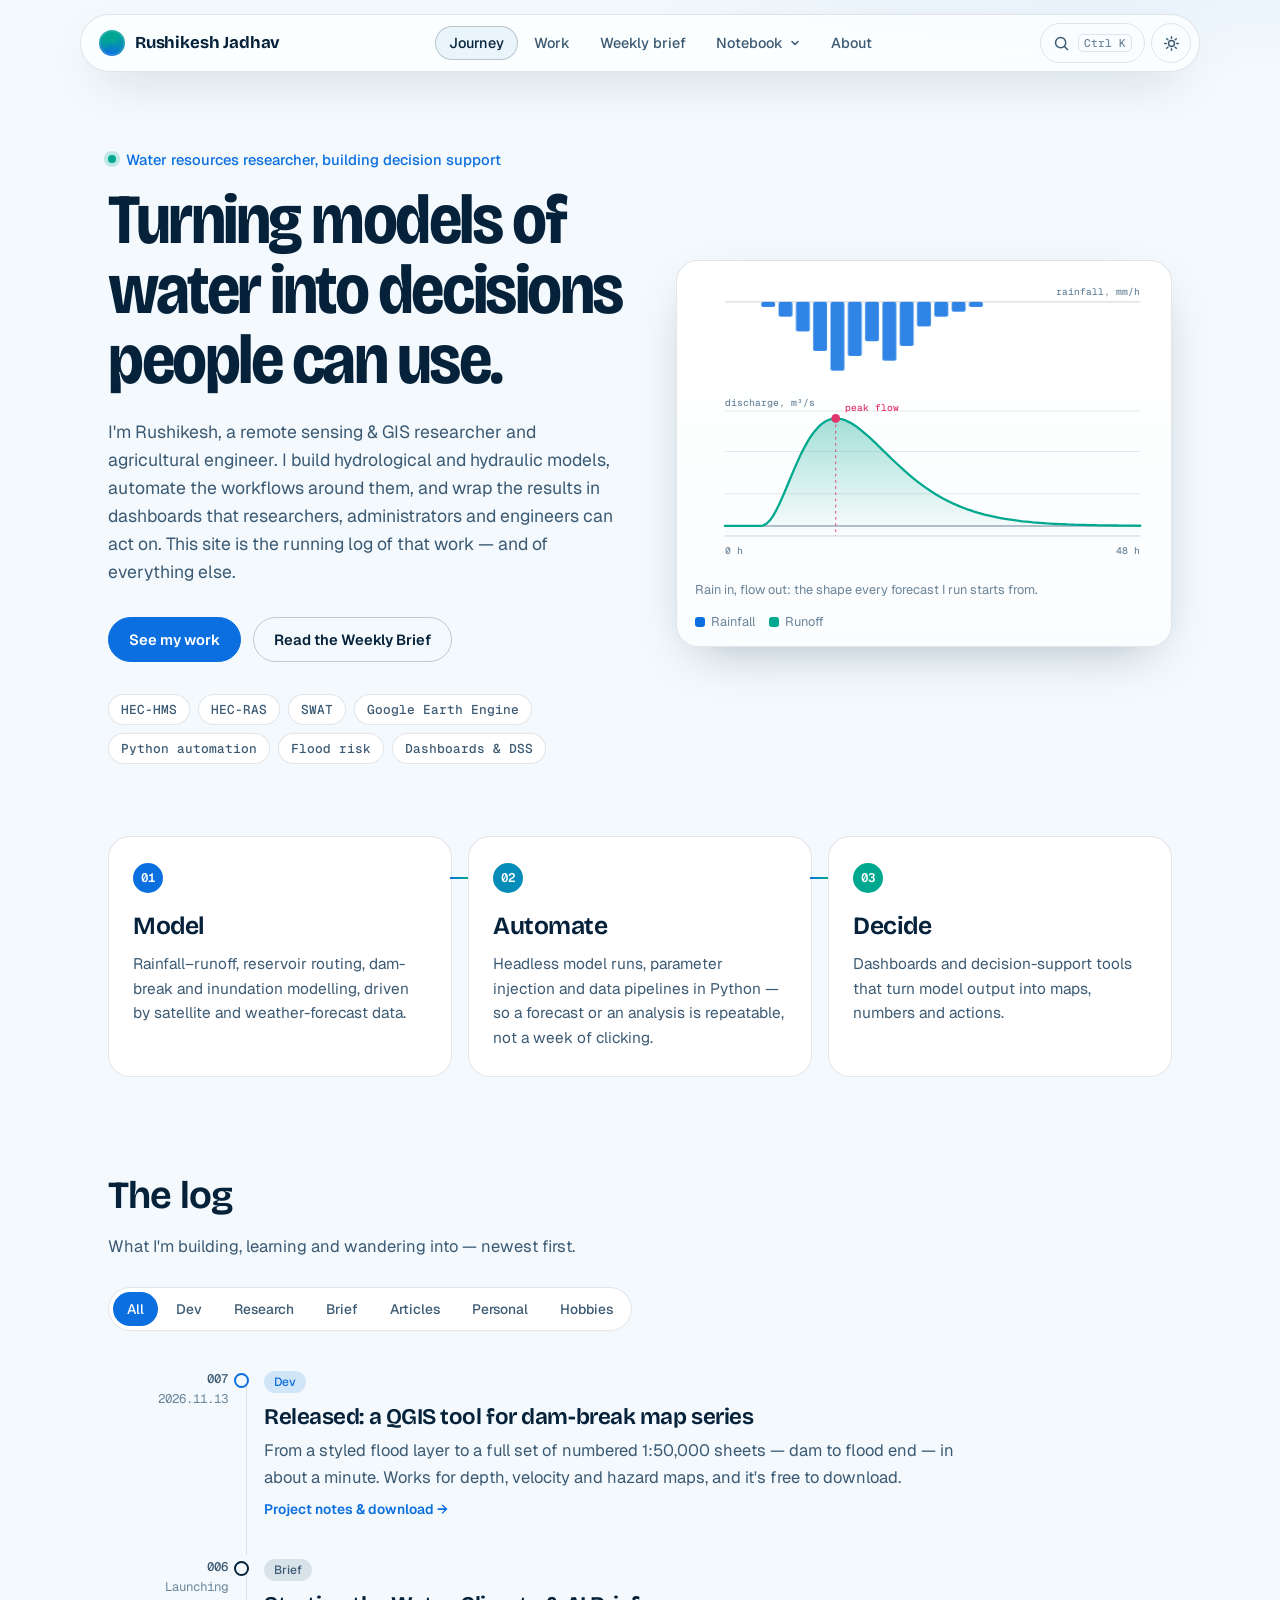
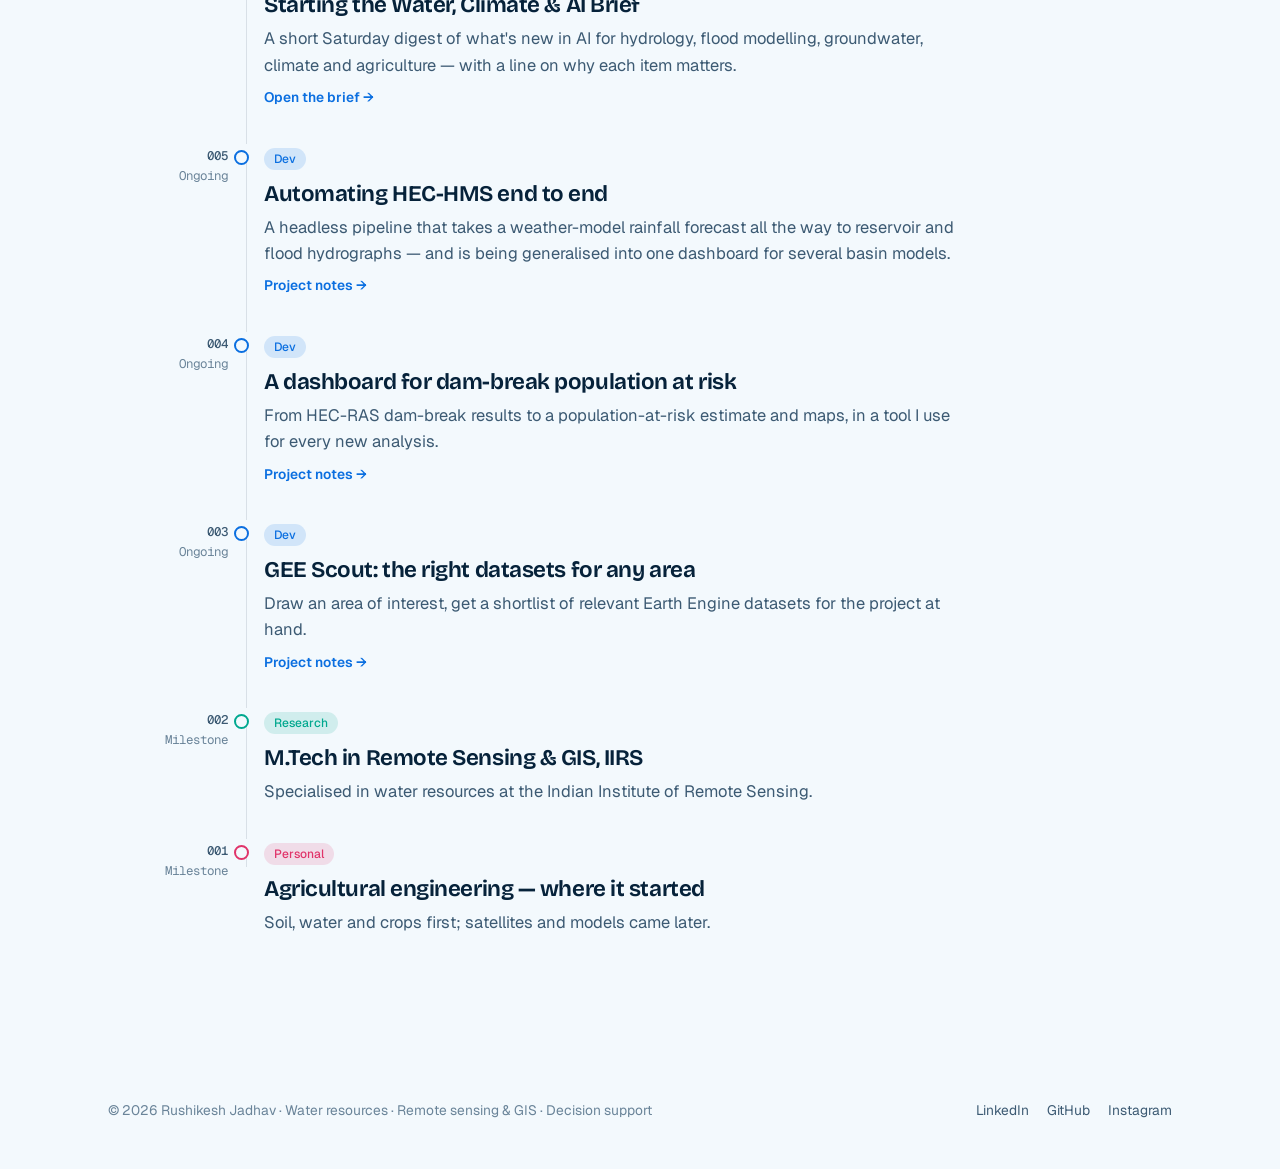
==== commit d78ead39: "Add dam-break map series QGIS tool (v1.0) to Work page and log - New project section on dev-research" ====
--- a/index.html
+++ b/index.html
@@ -146,6 +146,17 @@
            data-category must be one of: dev, research, brief, articles, personal, hobbies.
            Replace "Ongoing" with a date like 2026.11.07 when you log a dated entry. -->
 
+      <article class="entry" data-category="dev">
+        <div class="meta"><span class="num">007</span>2026.11.13</div>
+        <div>
+          <span class="tag dev">Dev</span>
+          <h3><a href="dev-research.html#maps">Released: a QGIS tool for dam-break map series</a></h3>
+          <p>From a styled flood layer to a full set of numbered 1:50,000 sheets &mdash; dam to flood end &mdash;
+            in about a minute. Works for depth, velocity and hazard maps, and it's free to download.</p>
+          <a class="read-more" href="dev-research.html#maps">Project notes &amp; download &rarr;</a>
+        </div>
+      </article>
+
       <article class="entry" data-category="brief">
         <div class="meta"><span class="num">006</span>Launching</div>
         <div>
--- a/css/style.css
+++ b/css/style.css
@@ -510,46 +510,162 @@
 .foot-links a { color: var(--ink-soft); text-decoration: none; }
 .foot-links a:hover { color: var(--current); }
 
-/* ---------- Weekly Brief: newspaper (deliberate contrast) ---------- */
+/* ---------- Weekly Brief: digital broadsheet ----------
+   A light paper sheet in both themes: the one deliberate contrast on the site.
+   Section colours are shared by chips, story labels and archive tags. */
 .paper {
-  --np-bg: #FBFDFE; --np-ink: #0B1B2A; --np-soft: #3E5266; --np-rule: #0B1B2A; --np-accent: #0B6FE0;
-  background: var(--np-bg); color: var(--np-ink); padding: 44px 0 76px;
-  margin: 28px 16px 0; border-radius: var(--r-lg);
-  box-shadow: var(--shadow);
-}
+  --np-bg: #FCFDFE; --np-tint: #EEF5FA; --np-ink: #0A1A29; --np-soft: #46596B; --np-faint: #7A8B9A;
+  --np-rule: #0A1A29; --np-hair: rgba(10, 26, 41, .14); --np-accent: #0B6FE0;
+  --s-hydrology: #0B6FE0; --s-floods: #D3305C; --s-groundwater: #00877A;
+  --s-climate: #B36A00; --s-agriculture: #3E8A1F; --s-policy: #5140C2;
+  background: var(--np-bg); color: var(--np-ink);
+  padding: 34px 0 64px; margin: 24px 16px 0; border-radius: var(--r-lg);
+  box-shadow: var(--shadow); color-scheme: light;
+}
+.paper .wrap { max-width: 1080px; }
 .paper a { color: var(--np-accent); }
-.masthead { text-align: center; border-bottom: 3px double var(--np-rule); padding-bottom: 16px; margin-bottom: 30px; }
-.mast-top { display: flex; justify-content: space-between; font: 500 0.78rem var(--font-mono); border-bottom: 1px solid var(--np-rule); padding-bottom: 8px; margin: 0 0 18px; }
-.masthead h1 { font-weight: 800; font-size: clamp(2.2rem, 6.4vw, 4.4rem); line-height: .98; margin: 0 0 12px; letter-spacing: -0.04em; font-variation-settings: "wdth" 80; }
-.mast-title { font-family: var(--font-display); font-weight: 750; font-size: 1.6rem; margin: 0; }
+.paper ::selection { background: var(--np-ink); color: var(--np-bg); }
+
+/* masthead */
+.masthead { text-align: center; margin-bottom: 26px; }
+.mast-top {
+  display: flex; justify-content: space-between; gap: 12px; flex-wrap: wrap;
+  font: 500 0.8rem var(--font-mono); color: var(--np-soft);
+  border-bottom: 1px solid var(--np-rule); padding-bottom: 9px; margin: 0 0 22px;
+}
+.mast-top > span { display: inline-flex; gap: 14px; }
+.masthead h1, .mast-title {
+  font-family: var(--font-display); font-weight: 800; letter-spacing: -0.045em; line-height: .92;
+  font-variation-settings: "wdth" 76; margin: 0; text-wrap: balance;
+}
+.masthead h1 { font-size: clamp(2.5rem, 8vw, 5.6rem); }
+.mast-title { font-size: clamp(1.7rem, 4.4vw, 2.6rem); }
 .mast-title a { color: var(--np-ink); text-decoration: none; }
-.mast-sub { color: var(--np-soft); max-width: 60ch; margin: 0 auto 16px; font-size: 1.02rem; }
-.masthead .sections { display: flex; flex-wrap: wrap; justify-content: center; gap: 4px 18px; border-top: 1px solid var(--np-rule); padding-top: 10px; }
-.masthead .sections span { font: 500 0.8rem var(--font-body); }
-.lead-story { border-bottom: 1px solid var(--np-rule); padding-bottom: 26px; margin-bottom: 26px; }
-.lead-story h1, .lead-story h2 { font-size: clamp(1.8rem, 4vw, 2.7rem); line-height: 1.08; margin: 6px 0 12px; }
-.lead-story p { font-size: 1.05rem; max-width: 70ch; color: var(--np-soft); }
-.edition-meta { font: 500 0.8rem var(--font-mono); color: var(--np-accent) !important; margin: 0; }
-.paper-cols { display: grid; grid-template-columns: 1fr 1fr; gap: 0; }
-.paper-cols > section { padding: 0 28px 0 0; }
-.paper-cols > section + section { padding: 0 0 0 28px; border-left: 1px solid var(--np-rule); }
-.paper-cols h3 { font: 700 0.95rem var(--font-body); letter-spacing: 0; border-bottom: 1px solid var(--np-rule); padding-bottom: 6px; margin: 0 0 14px; }
+.wave-rule { display: block; width: 100%; height: 14px; margin: 16px 0 14px; color: var(--np-ink); }
+.mast-sub { color: var(--np-soft); max-width: 60ch; margin: 0 auto; font-size: 1.04rem; text-wrap: balance; }
+
+/* section chips (filter) */
+.sec-nav {
+  display: flex; flex-wrap: wrap; justify-content: center; gap: 8px;
+  border-top: 1px solid var(--np-rule); border-bottom: 1px solid var(--np-rule);
+  padding: 10px 0; margin-top: 20px;
+}
+.sec-nav button {
+  --c: var(--np-ink);
+  display: inline-flex; align-items: center; gap: 7px;
+  font: 600 0.84rem var(--font-body); color: var(--np-ink);
+  background: transparent; border: 1px solid var(--np-hair); border-radius: 999px;
+  padding: 6px 13px; cursor: pointer; transition: background .2s, border-color .2s, color .2s;
+}
+.sec-nav button::before { content: ""; width: 8px; height: 8px; border-radius: 50%; background: var(--c); }
+.sec-nav button[data-section="all"]::before { display: none; }
+.sec-nav button:hover { border-color: var(--c); }
+.sec-nav button.active { background: var(--c); border-color: var(--c); color: #fff; }
+.sec-nav button.active::before { background: #fff; }
+.paper [data-section="hydrology"] { --c: var(--s-hydrology); }
+.paper [data-section="floods"] { --c: var(--s-floods); }
+.paper [data-section="groundwater"] { --c: var(--s-groundwater); }
+.paper [data-section="climate"] { --c: var(--s-climate); }
+.paper [data-section="agriculture"] { --c: var(--s-agriculture); }
+.paper [data-section="policy"] { --c: var(--s-policy); }
+.paper .sec-label { display: inline-flex; align-items: center; gap: 7px; font: 600 0.8rem var(--font-body); color: var(--c, var(--np-ink)); margin: 0 0 8px; }
+.sec-label::before { content: ""; width: 8px; height: 8px; border-radius: 2px; background: currentColor; }
+
+/* front page */
+.front { display: grid; grid-template-columns: minmax(0, 1.9fr) minmax(0, 1fr); gap: 0; }
+.front > * { min-width: 0; }
+.lead-story { padding: 6px 32px 8px 0; border: 0; margin: 0; }
+.lead-story h1, .lead-story h2 {
+  font-family: var(--font-display); font-size: clamp(2rem, 4.6vw, 3.3rem); line-height: 1.02;
+  letter-spacing: -0.035em; font-variation-settings: "wdth" 84; margin: 4px 0 14px; text-wrap: balance;
+}
+.lead-story p { font-size: 1.08rem; line-height: 1.65; max-width: 62ch; color: var(--np-soft); margin: 0 0 14px; }
+.lead-story .dek { font-size: 1.2rem; color: var(--np-ink); }
+.edition-meta { display: flex; flex-wrap: wrap; gap: 6px 16px; font: 500 0.8rem var(--font-mono); color: var(--np-faint) !important; margin: 0 0 6px; }
+.edition-meta .no { color: var(--np-accent); }
+.why {
+  color: var(--np-ink) !important; background: var(--np-tint); border-left: 3px solid var(--c, var(--np-accent));
+  padding: 12px 16px; border-radius: 0 var(--r-sm) var(--r-sm) 0;
+}
+.src { font: 500 0.82rem var(--font-mono); }
+
+.rail { border-left: 1px solid var(--np-rule); padding: 6px 0 8px 28px; }
+.rail h3, .paper-cols h3, .desk h3 {
+  font: 700 0.9rem var(--font-body); letter-spacing: 0; color: var(--np-ink);
+  border-bottom: 2px solid var(--np-rule); padding-bottom: 6px; margin: 0 0 12px;
+}
+.contents { list-style: none; counter-reset: c; padding: 0; margin: 0 0 26px; }
+.contents li { counter-increment: c; display: grid; grid-template-columns: 26px 1fr; gap: 2px 10px; padding: 10px 0; border-bottom: 1px solid var(--np-hair); }
+.contents li::before { content: counter(c); grid-row: span 2; font: 700 1.3rem/1 var(--font-display); color: var(--np-accent); padding-top: 2px; }
+.contents strong { font-weight: 650; }
+.contents span { font-size: 0.88rem; color: var(--np-soft); }
+.facts-strip { display: grid; grid-template-columns: repeat(3, minmax(0, 1fr)); gap: 10px; margin-bottom: 24px; }
+.facts-strip div { background: var(--np-tint); border-radius: var(--r-sm); padding: 12px; }
+.facts-strip b { display: block; font: 800 1.5rem/1.05 var(--font-display); letter-spacing: -0.02em; font-variant-numeric: tabular-nums; }
+.facts-strip span { font-size: 0.78rem; color: var(--np-soft); line-height: 1.35; display: block; margin-top: 4px; }
+.rail .facts-strip { grid-template-columns: 1fr 1fr; }
+
+/* sections of stories */
+.desk { margin-top: 34px; padding-top: 6px; border-top: 3px double var(--np-rule); }
+.desk-grid { display: grid; grid-auto-flow: column; grid-auto-columns: minmax(0, 1fr); gap: 0; }
+.desk-grid > section { padding: 4px 22px 0; border-left: 1px solid var(--np-hair); min-width: 0; }
+.desk-grid > section:first-child { padding-left: 0; border-left: 0; }
+.desk-grid > section:last-child { padding-right: 0; }
+.desk-grid > section.col-first { padding-left: 0; border-left: 0; }
+.front.no-lead { grid-template-columns: 1fr; }
+.front.no-lead .rail { border-left: 0; padding-left: 0; border-top: 0; margin-top: 0; }
+.desk-grid h3 { border-bottom-color: var(--c, var(--np-rule)); }
+.item { padding: 0 0 16px; margin: 0 0 16px; border-bottom: 1px solid var(--np-hair); }
+.item:last-child { border-bottom: 0; margin-bottom: 0; }
+.item h4 { font-family: var(--font-display); font-size: 1.14rem; line-height: 1.2; letter-spacing: -0.015em; margin: 0 0 6px; }
+.item p { margin: 0 0 6px; color: var(--np-soft); font-size: 0.95rem; }
+.item em { font-style: normal; color: var(--np-ink); font-weight: 500; }
+.item a { font: 500 0.78rem var(--font-mono); }
+.is-hidden { display: none !important; }
+
+.paper-cols { display: grid; grid-template-columns: 1fr 1fr; gap: 0; margin-top: 34px; padding-top: 6px; border-top: 3px double var(--np-rule); }
+.paper-cols > section { padding: 4px 28px 0 0; min-width: 0; }
+.paper-cols > section + section { padding: 4px 0 0 28px; border-left: 1px solid var(--np-rule); }
 .paper-cols ul { padding-left: 18px; margin: 0 0 20px; }
 .paper-cols li { margin-bottom: 8px; color: var(--np-soft); }
 .paper-cols strong { color: var(--np-ink); }
-.archive { list-style: none; padding: 0 !important; }
-.archive li { border-bottom: 1px dotted var(--np-soft); padding: 8px 0; margin: 0; }
-.archive li a { color: var(--np-ink); text-decoration: none; font-family: var(--font-display); font-weight: 600; }
-.archive li a span { font: 500 0.76rem var(--font-mono); color: var(--np-accent); margin-right: 8px; }
-.archive li.empty { font-style: italic; }
-.item { margin-bottom: 18px; }
-.item h4 { font-size: 1.12rem; margin: 0 0 4px; }
-.item p { margin: 0 0 4px; color: var(--np-soft); }
-.item a { font: 500 0.78rem var(--font-mono); }
-.why { color: var(--np-ink) !important; }
-.gap-box { border: 2px solid var(--np-rule); border-radius: var(--r-sm); padding: 18px 22px; margin-top: 30px; }
-.gap-box h3 { font: 700 0.95rem var(--font-body); margin: 0 0 8px; }
-.gap-box p { margin: 0; }
+
+.gap-box {
+  position: relative; margin-top: 34px; padding: 22px 24px 22px 24px;
+  background: var(--np-ink); color: #E9F2F8; border-radius: var(--r-md);
+}
+.gap-box h3 { font: 700 0.9rem var(--font-body); color: #7FC4FF; margin: 0 0 6px; border: 0; padding: 0; }
+.gap-box p { margin: 0; font-size: 1.06rem; max-width: 70ch; }
+
+/* archive */
+.archive { list-style: none; padding: 0 !important; margin: 0; }
+.archive li { display: grid; grid-template-columns: auto 1fr; gap: 2px 14px; border-bottom: 1px solid var(--np-hair); padding: 12px 0; margin: 0; }
+.archive li a { color: var(--np-ink); text-decoration: none; font-family: var(--font-display); font-weight: 650; font-size: 1.05rem; }
+.archive li a:hover { color: var(--np-accent); }
+.archive .num { grid-row: span 2; font: 700 0.82rem var(--font-mono); color: var(--np-accent); padding-top: 4px; }
+.archive .date { font: 400 0.8rem var(--font-mono); color: var(--np-faint); }
+.archive li.empty { display: block; font-style: italic; color: var(--np-soft); }
+
+.edition-nav { display: flex; justify-content: space-between; gap: 12px; flex-wrap: wrap; margin-top: 30px; padding-top: 14px; border-top: 1px solid var(--np-rule); font: 600 0.9rem var(--font-body); }
+.edition-nav a { text-decoration: none; }
+.edition-nav a:hover { text-decoration: underline; text-underline-offset: 3px; }
+
+@media (max-width: 900px) {
+  .front { grid-template-columns: 1fr; }
+  .lead-story { padding-right: 0; }
+  .rail { border-left: 0; border-top: 1px solid var(--np-rule); padding: 20px 0 0; margin-top: 18px; }
+  .desk-grid { grid-auto-flow: row; grid-template-columns: 1fr 1fr; }
+  .desk-grid > section:nth-child(3) { grid-column: 1 / -1; padding: 18px 0 0; border-left: 0; border-top: 1px solid var(--np-hair); margin-top: 10px; }
+}
+@media (max-width: 640px) {
+  .paper { margin: 16px 8px 0; padding: 26px 0 44px; }
+  .desk-grid, .paper-cols { grid-template-columns: 1fr; }
+  .desk-grid > section, .desk-grid > section:nth-child(3), .paper-cols > section, .paper-cols > section + section { padding: 14px 0 0; border-left: 0; border-top: 1px solid var(--np-hair); margin-top: 6px; }
+  .desk-grid > section:first-child, .paper-cols > section:first-child { border-top: 0; margin-top: 0; padding-top: 4px; }
+  .sec-nav { justify-content: flex-start; flex-wrap: nowrap; overflow-x: auto; scrollbar-width: none; }
+  .sec-nav button { flex: none; }
+  .facts-strip { grid-template-columns: 1fr 1fr; }
+}
 
 /* ---------- Utilities ---------- */
 .skip { position: absolute; left: -999px; top: 8px; background: var(--current); color: var(--on-accent); padding: 8px 12px; border-radius: 8px; z-index: 200; }
@@ -599,13 +715,9 @@
   .entry > div:last-child::before { display: none; }
   .about-grid { grid-template-columns: 1fr; gap: 28px; }
   .about-block .portrait { max-width: 240px; }
-  .paper { margin: 20px 8px 0; }
-  .paper-cols { grid-template-columns: 1fr; }
-  .paper-cols > section, .paper-cols > section + section { padding: 0; border-left: 0; }
   .timeline::before { left: 56px; }
   .timeline li { grid-template-columns: 56px 1fr; gap: 26px; }
   .timeline li::after { left: 51px; }
-  .mast-top { font-size: 0.68rem; }
   .filters, .subtabs { display: flex; flex-wrap: nowrap; overflow-x: auto; scrollbar-width: none; border-radius: 999px; max-width: 100%; }
   .filters button, .subtabs button { flex: none; }
   .site-footer .wrap { flex-direction: column; align-items: flex-start; }
